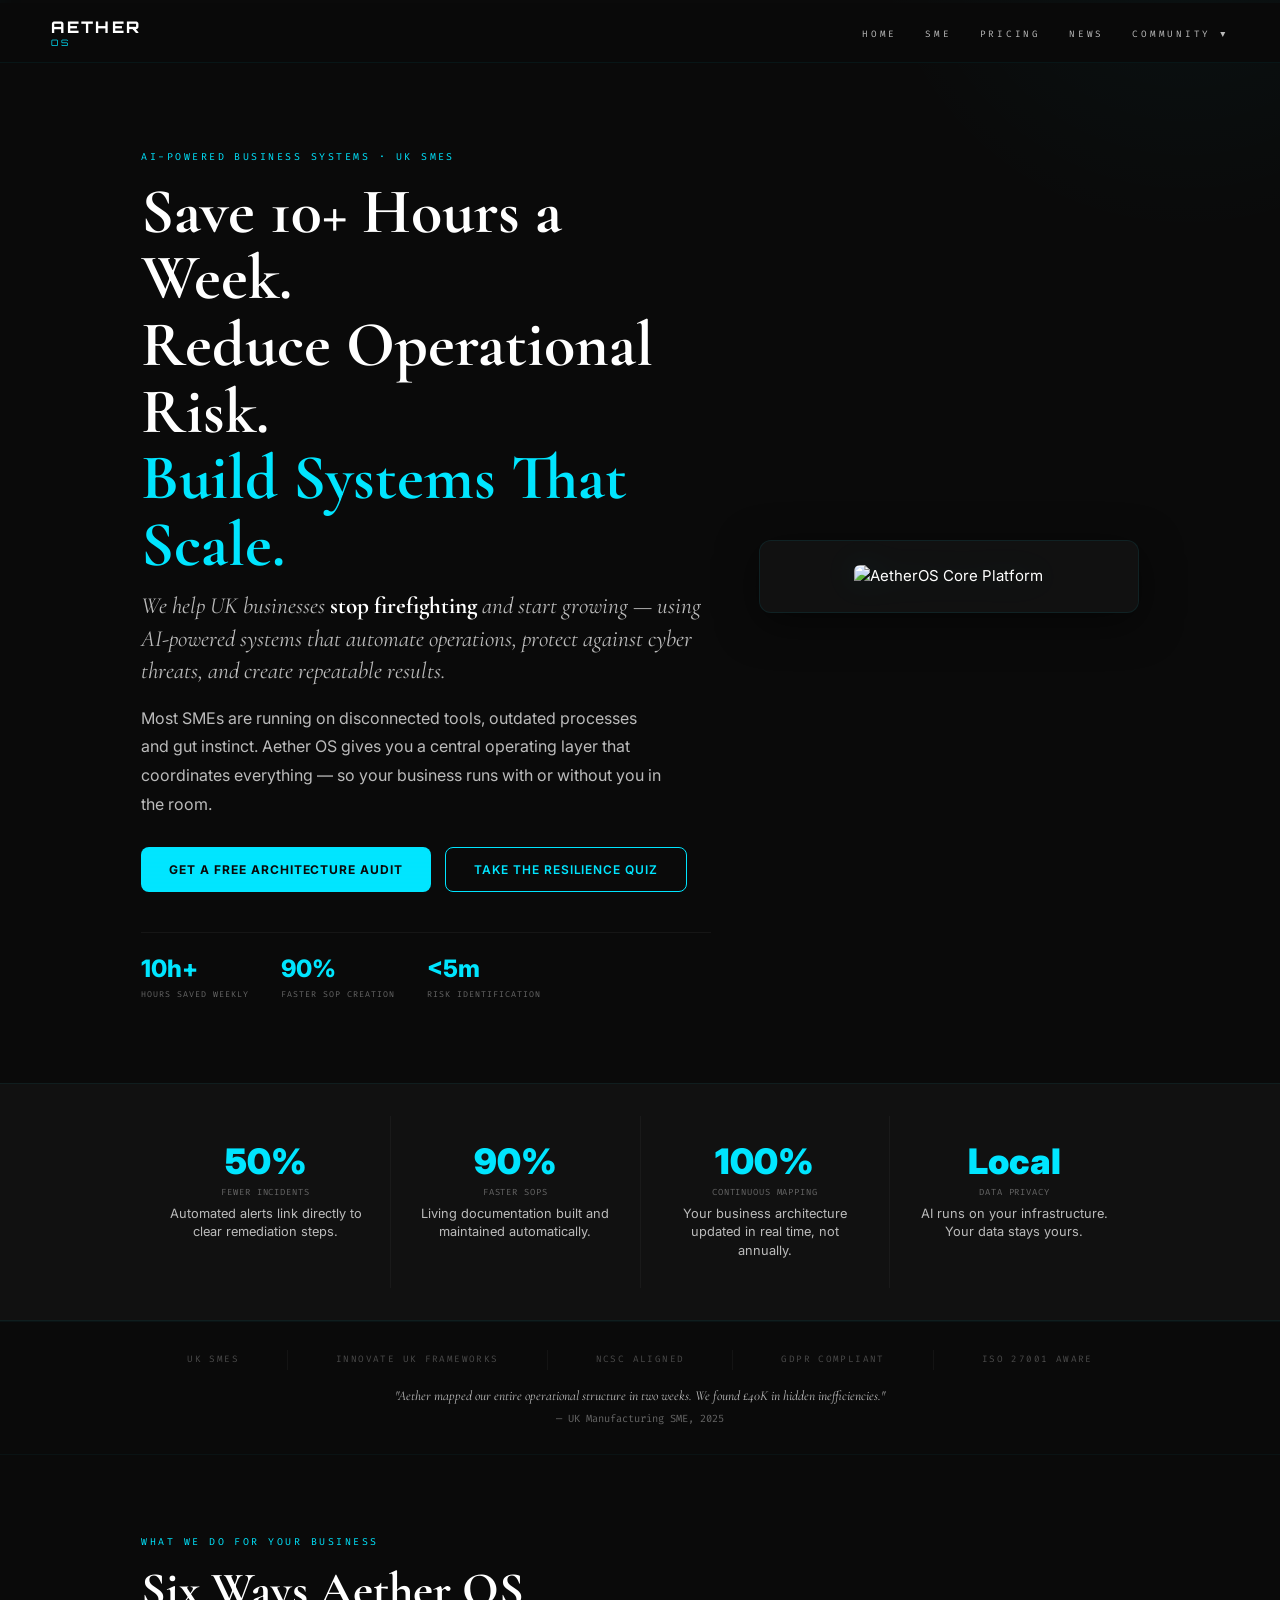
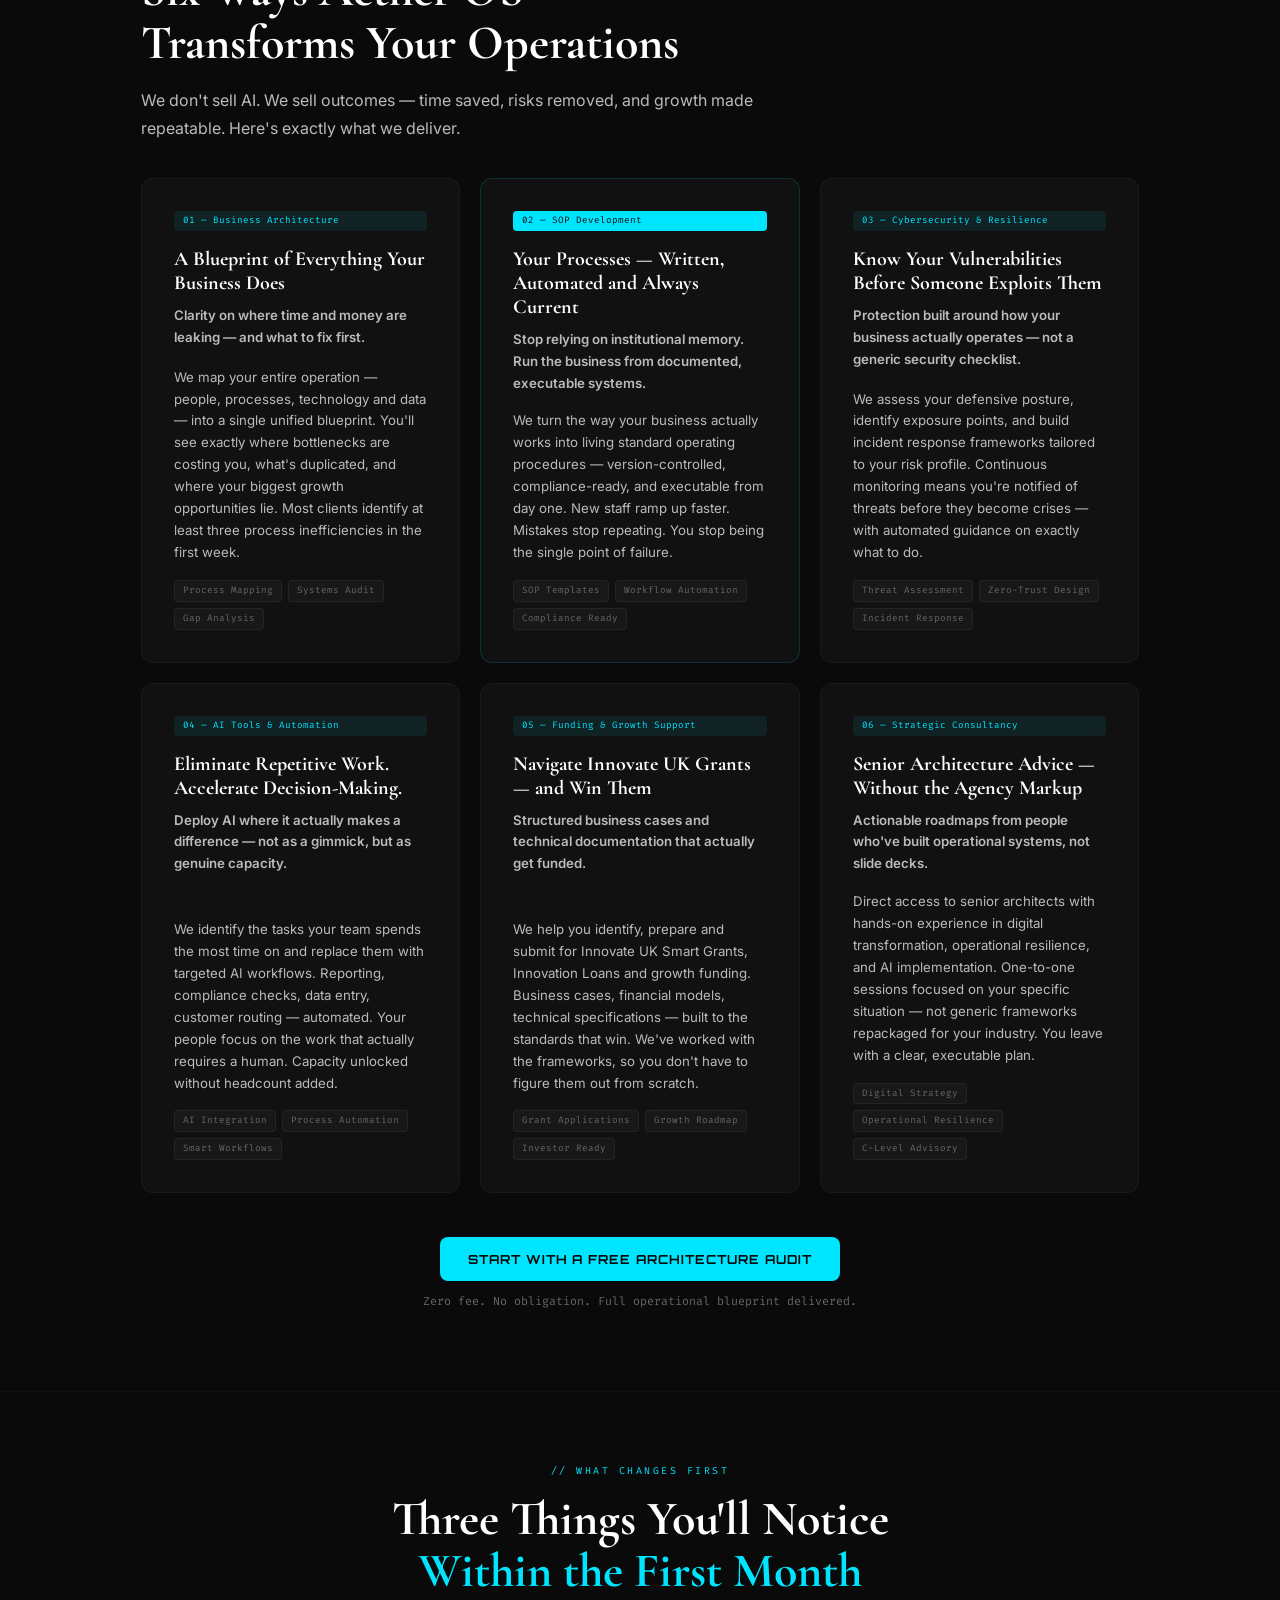
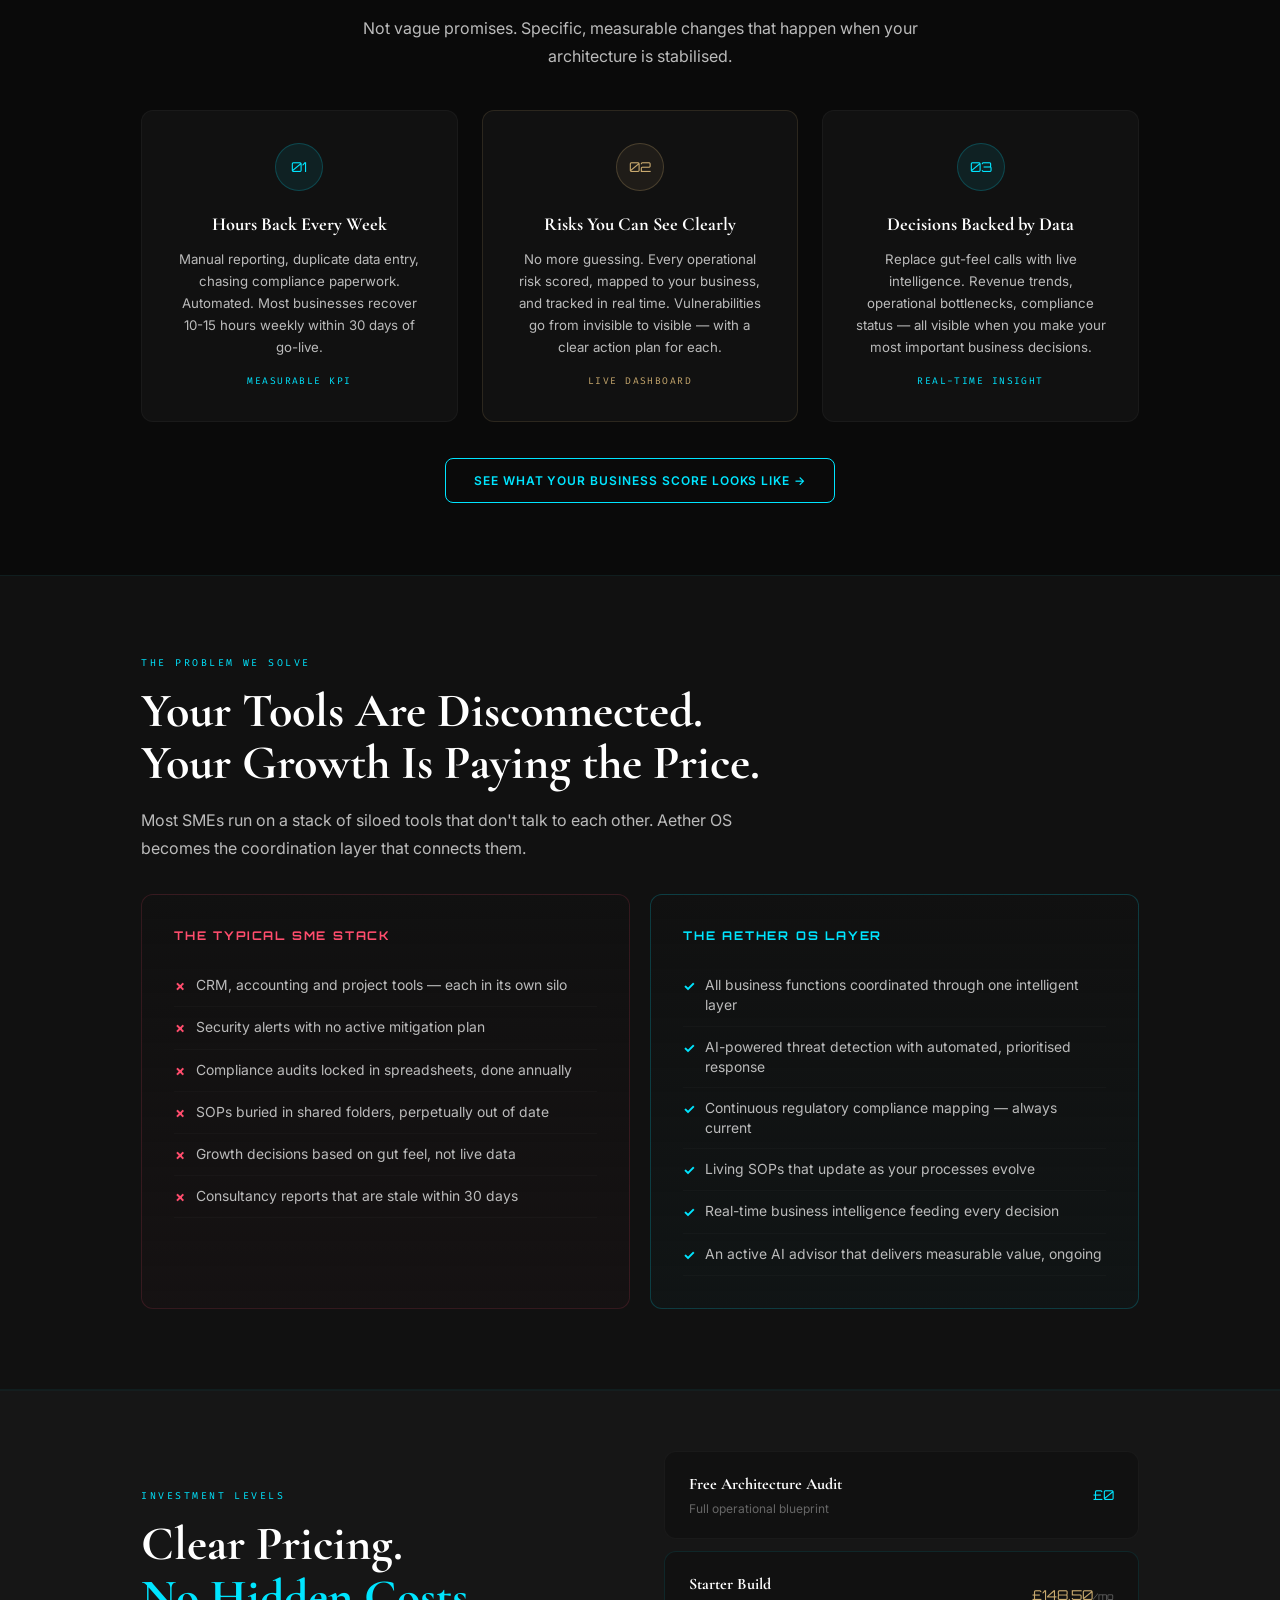
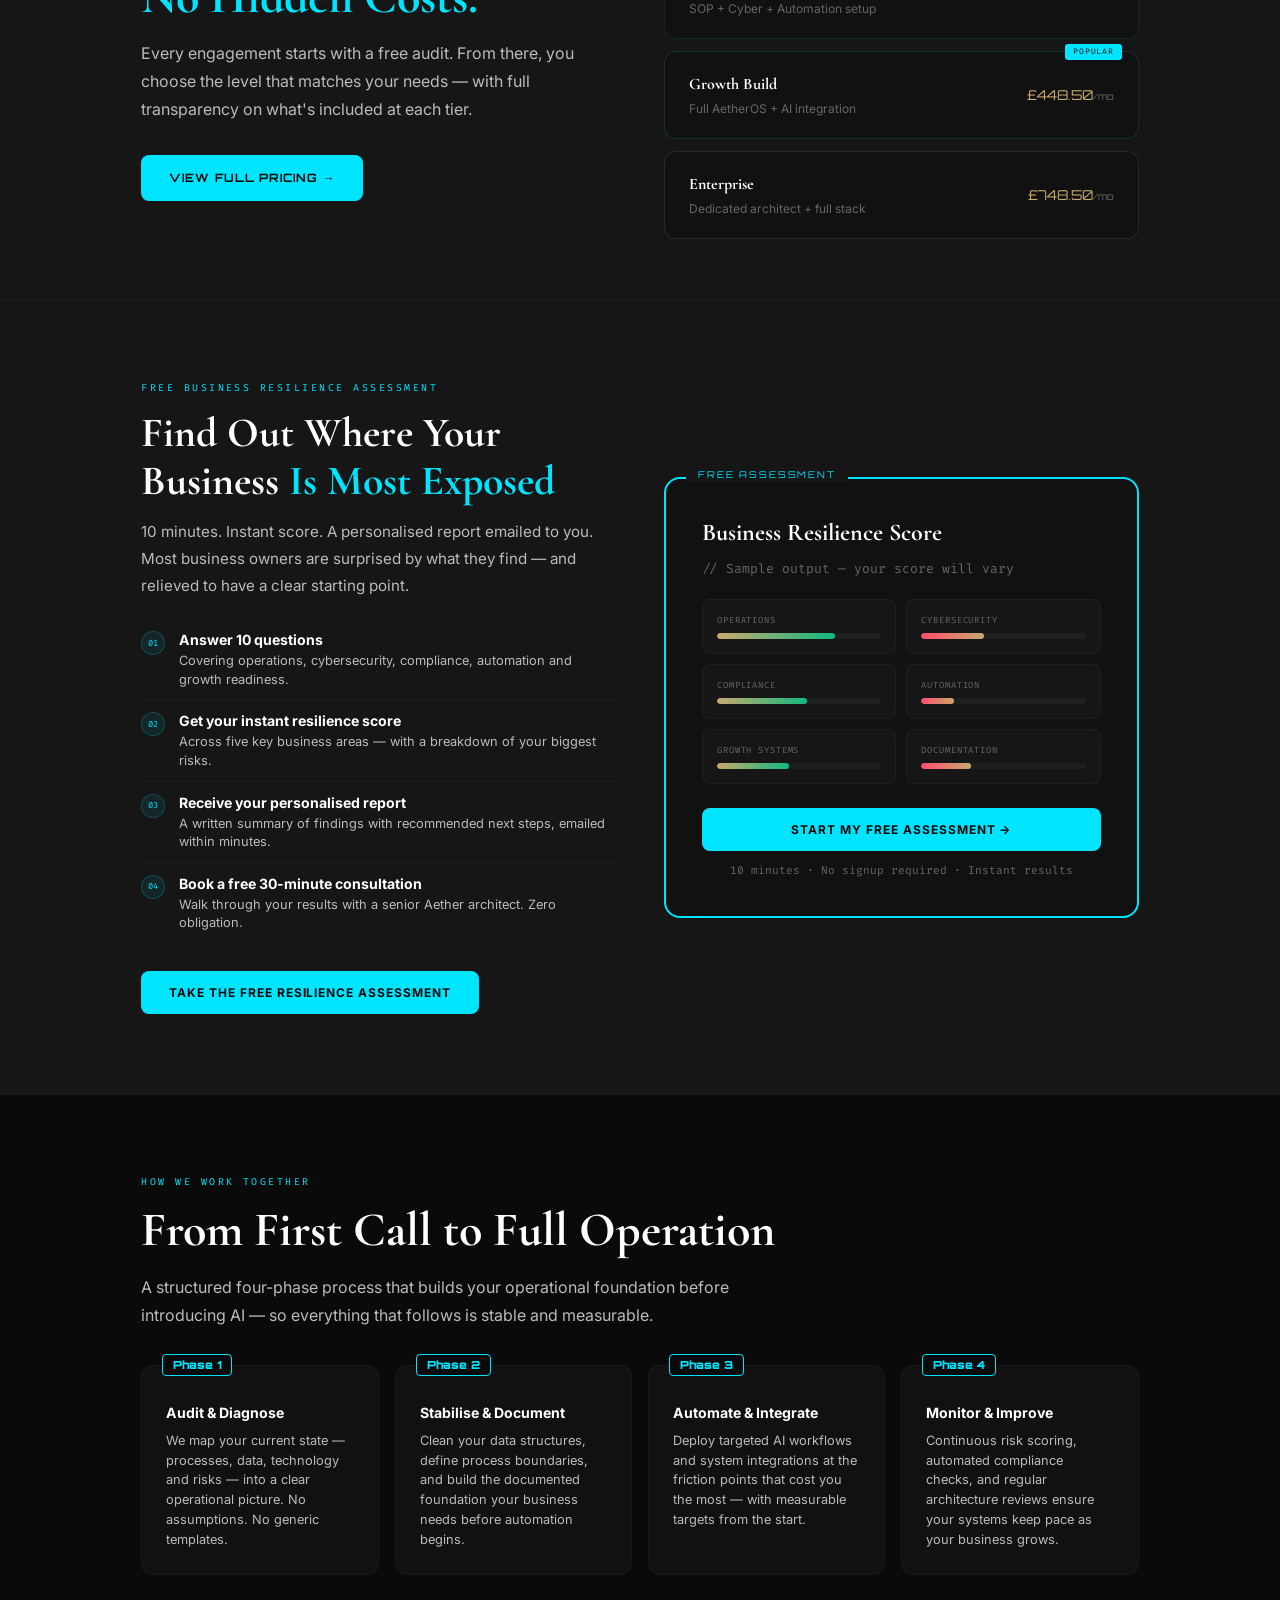
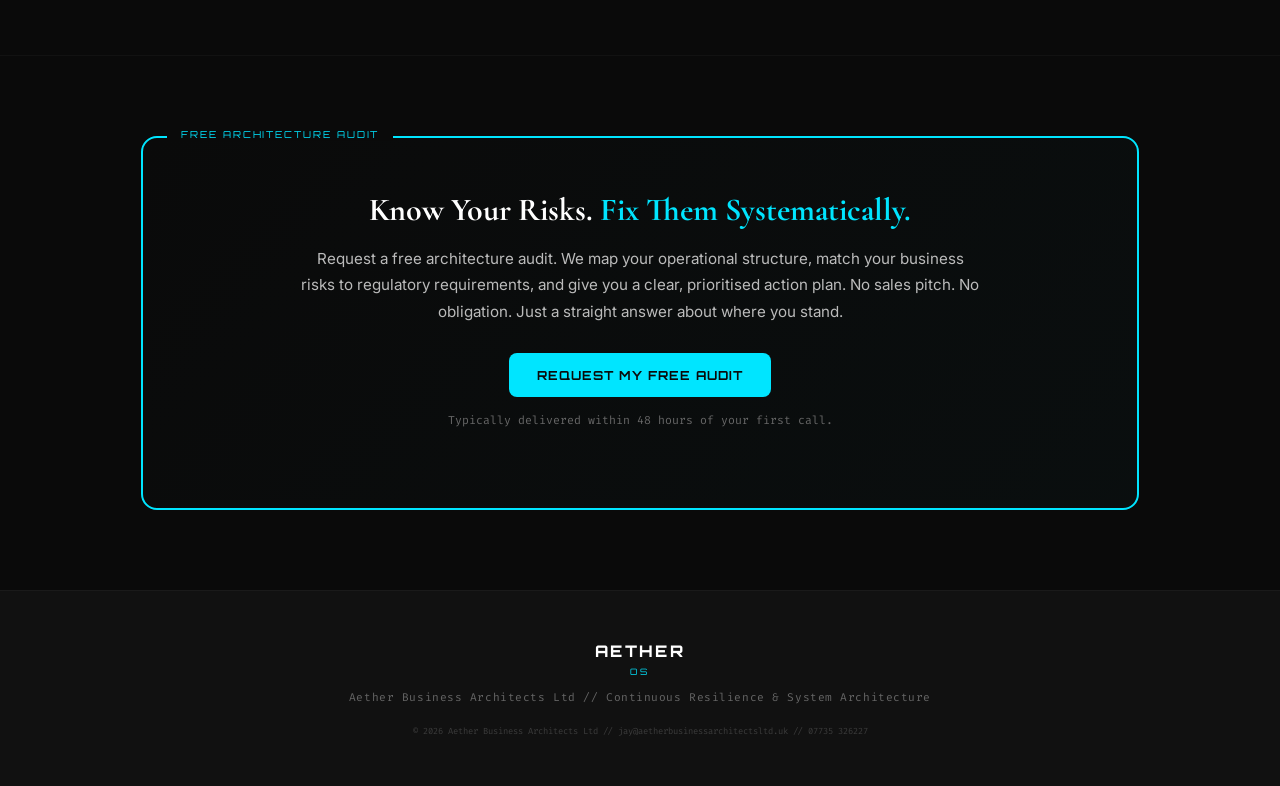
==== aether os homepage v1 approved.html @ 4c0a0fbc "landinging 1st" ====
<!DOCTYPE html>
<html lang="en-GB">
<head>
<meta charset="UTF-8">
<meta name="viewport" content="width=device-width,initial-scale=1.0">
<title>AetherOS — AI-Powered Business Systems for UK SMEs</title>
<meta name="description" content="Save 10+ hours per week, reduce operational risk and build repeatable growth systems. AetherOS helps UK SMEs automate operations and strengthen resilience.">
<meta name="keywords" content="AetherOS, Business Architecture, AI Automation, SME Operations, Cyber Resilience, SOP Automation">
<meta name="robots" content="index, follow">
<link rel="canonical" href="https://aetherbusinessarchitectsltd.uk/">
<link rel="icon" type="image/png" href="aether os logo v2.png">
<meta property="og:title" content="AetherOS — AI-Powered Business Systems for UK SMEs">
<meta property="og:description" content="Save 10+ hours per week, reduce operational risk and build repeatable growth systems.">
<meta name="twitter:card" content="summary_large_image">

<link href="https://fonts.googleapis.com/css2?family=Cormorant+Garamond:ital,wght@0,400;0,600;0,700;1,400&family=Fira+Code:wght@400;500&family=Orbitron:wght@600;800;900&family=Inter:wght@300;400;500;600;700;800&display=swap" rel="stylesheet">

<style>
:root{
  --bg:#0A0A0A;--bg2:#111;--bg3:#161616;--white:#fff;--grey:#bbb;--muted:#666;
  --cyan:#00E5FF;--cyan-dim:rgba(0,229,255,0.08);--cyan-glow:rgba(0,229,255,0.4);
  --gold:#C8A96E;--green:#10B981;--red:#FF4D6D;--violet:#8B5CF6;
  --serif:'Cormorant Garamond',Georgia,serif;
  --mono:'Fira Code',monospace;
  --origin:'Orbitron',sans-serif;
  --inter:'Inter',sans-serif;
  --radius:12px;
}
*{box-sizing:border-box;margin:0;padding:0}
html{scroll-behavior:smooth;overflow-x:hidden}
body{background:var(--bg);color:var(--white);font-family:var(--inter);overflow-x:hidden;line-height:1.5;font-size:15px}
body::after{content:"";position:fixed;inset:0;background:repeating-linear-gradient(0deg,transparent,transparent 2px,rgba(255,255,255,0.003) 2px,rgba(255,255,255,0.003) 4px);pointer-events:none;z-index:9999}
.container{max-width:1100px;margin:0 auto;padding:0 4vw}

.section-label{font-family:var(--mono);font-size:0.62rem;letter-spacing:0.25em;text-transform:uppercase;color:var(--cyan);display:block;margin-bottom:14px}
.section-title{font-family:var(--serif);font-size:clamp(2rem,4vw,3rem);font-weight:700;line-height:1.1;margin-bottom:16px;color:var(--white)}
.section-sub{font-size:1rem;color:var(--grey);max-width:640px;line-height:1.75;margin-bottom:24px}

@keyframes waveSlide{0%{left:-100%}100%{left:100%}}
@keyframes textFlash{0%,100%{text-shadow:0 0 10px var(--cyan-glow),0 0 20px var(--cyan-dim)}50%{text-shadow:0 0 20px var(--cyan-glow),0 0 35px var(--cyan-glow)}}
@keyframes borderFlash{0%,100%{border-color:var(--cyan);box-shadow:0 0 10px var(--cyan-dim)}50%{border-color:rgba(0,229,255,0.4);box-shadow:0 0 25px var(--cyan-glow)}}
@keyframes kernelPulse{0%,100%{transform:scale(1) translateY(0);border-color:rgba(0,229,255,0.08);box-shadow:0 10px 40px rgba(0,0,0,0.5),0 0 0px rgba(0,229,255,0)}50%{transform:scale(1.02) translateY(-4px);border-color:var(--cyan);box-shadow:0 15px 50px rgba(0,0,0,0.6),0 0 25px rgba(0,229,255,0.2)}}
@keyframes fadeInUp{from{opacity:0;transform:translateY(20px)}to{opacity:1;transform:translateY(0)}}

/* Neon Top Accent Line */
.neon-wave{position:fixed;top:0;left:0;width:100%;height:3px;z-index:9998;overflow:hidden;pointer-events:none}
.neon-wave::before{content:"";position:absolute;top:0;left:-100%;width:100%;height:100%;background:linear-gradient(90deg,transparent 0%,var(--cyan) 30%,#fff 50%,var(--cyan) 70%,transparent 100%);animation:waveSlide 3s linear infinite;box-shadow:0 0 30px var(--cyan-glow)}

/* Nav */
nav{position:fixed;top:3px;left:0;width:100%;height:60px;display:flex;align-items:center;justify-content:space-between;padding:0 4vw;background:rgba(10,10,10,0.95);backdrop-filter:blur(20px);z-index:9997;border-bottom:1px solid rgba(0,229,255,0.06)}
nav.scrolled{box-shadow:0 4px 30px rgba(0,229,255,0.1);border-bottom-color:var(--cyan)}
.nav-brand{display:flex;align-items:center;text-decoration:none;color:var(--white)}
.nav-logo{height:38px;width:auto;margin-right:12px}
.nav-brand-text{font-family:var(--origin);font-size:1rem;font-weight:800;letter-spacing:0.15em;color:var(--white);animation:textFlash 4s ease-in-out infinite}
.nav-brand-text em{font-style:normal;font-size:0.55rem;font-weight:400;color:var(--cyan);display:block;letter-spacing:0.35em;margin-top:-3px}
.nav-links{display:flex;gap:28px;list-style:none;align-items:center}
.nav-links a{font-size:.58rem;letter-spacing:.3em;text-transform:uppercase;color:var(--grey);text-decoration:none;transition:all .3s;font-family:var(--mono)}
.nav-links a:hover{color:var(--cyan)}
.nav-links .dropdown{position:relative;cursor:pointer}
.nav-links .dropdown-content{display:none;position:absolute;top:100%;right:0;background:#111;border:1px solid rgba(0,229,255,0.06);border-radius:12px;padding:8px 0;min-width:220px;z-index:10000;box-shadow:0 8px 30px rgba(0,0,0,0.5)}
.nav-links .dropdown:hover .dropdown-content{display:block}
.nav-links .dropdown-content a{display:block;padding:10px 18px;font-size:0.52rem;letter-spacing:0.2em;text-transform:uppercase;color:#bbb;text-decoration:none;transition:all .3s}
.nav-links .dropdown-content a:hover{background:rgba(0,229,255,0.04);color:#00E5FF}

/* Buttons */
.btn-primary{display:inline-block;padding:14px 28px;background:var(--cyan);color:var(--bg);font-family:var(--inter);font-size:0.75rem;letter-spacing:0.08em;text-transform:uppercase;text-decoration:none;border-radius:8px;transition:all .3s;font-weight:700;border:none;cursor:pointer}
.btn-primary:hover{transform:translateY(-2px);box-shadow:0 0 20px var(--cyan-glow)}
.btn-secondary{display:inline-block;padding:14px 28px;background:transparent;border:1px solid var(--cyan);color:var(--cyan);font-family:var(--inter);font-size:0.75rem;letter-spacing:0.08em;text-transform:uppercase;text-decoration:none;border-radius:8px;transition:all .3s;font-weight:600;cursor:pointer}
.btn-secondary:hover{background:var(--cyan-dim);transform:translateY(-2px)}

/* ───────────────────────────────────────── HERO */
.hero{padding:150px 0 80px;position:relative;overflow:hidden}
.hero::before{content:"";position:absolute;top:-40%;right:-20%;width:700px;height:700px;background:radial-gradient(circle,rgba(0,229,255,0.04) 0%,transparent 65%);pointer-events:none}
.hero-grid{display:grid;grid-template-columns:1.2fr 0.8fr;gap:48px;align-items:center}
.hero h1{font-family:var(--serif);font-size:clamp(2.6rem,5vw,4rem);font-weight:800;line-height:1.04;margin-bottom:12px;color:var(--white)}
.hero h1 span{color:var(--cyan);animation:textFlash 3s ease-in-out infinite}
.hero-sub{font-family:var(--serif);font-size:clamp(1.1rem,2.2vw,1.45rem);font-style:italic;color:var(--grey);margin-bottom:16px;line-height:1.4}
.hero-sub strong{color:var(--white);font-style:normal;font-weight:700}
.hero-desc{font-size:1rem;color:var(--grey);margin-bottom:28px;max-width:520px;line-height:1.8}
.hero-btns{display:flex;gap:14px;flex-wrap:wrap}

.hero-stats{display:flex;gap:32px;margin-top:40px;padding-top:24px;border-top:1px solid rgba(255,255,255,0.05)}
.stat-num{font-family:var(--inter);font-size:1.5rem;font-weight:800;color:var(--cyan);display:block;line-height:1}
.stat-label{font-family:var(--mono);font-size:0.52rem;color:var(--muted);text-transform:uppercase;letter-spacing:0.12em;margin-top:6px}

.logo-container{background:var(--bg2);border-radius:var(--radius);padding:24px;border:1px solid rgba(0,229,255,0.08);position:relative;text-align:center;box-shadow:0 10px 40px rgba(0,0,0,0.5);animation:kernelPulse 6s ease-in-out infinite}
.hero-graphic-logo{width:100%;max-width:300px;height:auto;border-radius:6px;filter:drop-shadow(0 0 15px rgba(0,229,255,0.1))}

/* ───────────────────────────────────────── OUTCOME STRIP */
.outcome-strip{padding:32px 0;background:var(--bg2);border-top:1px solid rgba(0,229,255,0.06);border-bottom:1px solid rgba(0,229,255,0.06)}
.outcome-strip-inner{display:grid;grid-template-columns:repeat(4,1fr);gap:1px;background:rgba(255,255,255,0.04)}
.outcome-pill{background:var(--bg2);padding:28px 24px;text-align:center}
.outcome-pill .val{font-family:var(--inter);font-size:2.2rem;font-weight:900;color:var(--cyan);display:block;line-height:1;margin-bottom:6px}
.outcome-pill .lbl{font-family:var(--mono);font-size:0.55rem;color:var(--muted);text-transform:uppercase;letter-spacing:0.1em;display:block;margin-bottom:6px}
.outcome-pill .desc{font-size:0.8rem;color:var(--grey);line-height:1.45}

/* ───────────────────────────────────────── SERVICES */
.services-section{padding:80px 0;background:var(--bg)}
.services-grid{display:grid;grid-template-columns:repeat(3,1fr);gap:20px;margin-top:36px}
.service-card{background:var(--bg2);border-radius:var(--radius);padding:32px;border:1px solid rgba(255,255,255,0.04);position:relative;transition:all 0.3s;display:flex;flex-direction:column}
.service-card:hover{transform:translateY(-4px);border-color:rgba(0,229,255,0.2);box-shadow:0 8px 30px var(--cyan-dim)}
.service-num{font-family:var(--mono);font-size:0.58rem;color:var(--cyan);background:var(--cyan-dim);padding:3px 9px;border-radius:4px;display:inline-block;margin-bottom:16px}
.service-card h3{font-family:var(--serif);font-size:1.25rem;font-weight:700;color:var(--white);margin-bottom:10px;line-height:1.2}
.service-outcome{font-size:0.95rem;color:var(--cyan);font-weight:600;margin-bottom:10px;line-height:1.4}
.service-card p{font-size:0.83rem;color:var(--grey);line-height:1.65;flex:1;margin-bottom:16px}
.service-tags{display:flex;gap:6px;flex-wrap:wrap;margin-top:auto}
.service-tag{font-family:var(--mono);font-size:0.58rem;background:rgba(255,255,255,0.03);color:var(--muted);padding:3px 8px;border-radius:4px;border:1px solid rgba(255,255,255,0.05)}

/* ───────────────────────────────────────── BOS COMPARISON */
.bos-section{padding:80px 0;background:var(--bg2);border-top:1px solid rgba(0,229,255,0.06);border-bottom:1px solid rgba(0,229,255,0.06)}
.comparison-container{display:grid;grid-template-columns:1fr 1fr;gap:20px;margin-top:32px}
.comp-pane{padding:32px;border-radius:var(--radius)}
.comp-pane.legacy{border:1px solid rgba(255,77,109,0.15);background:linear-gradient(180deg,var(--bg2) 0%,rgba(255,77,109,0.02) 100%)}
.comp-pane.aether{border:1px solid rgba(0,229,255,0.2);background:linear-gradient(180deg,var(--bg2) 0%,rgba(0,229,255,0.02) 100%);animation:borderFlash 4s ease-in-out infinite}
.comp-pane h3{font-family:var(--origin);font-size:0.75rem;letter-spacing:0.15em;text-transform:uppercase;margin-bottom:20px}
.legacy h3{color:var(--red)}
.aether h3{color:var(--cyan)}
.comp-list{list-style:none}
.comp-list li{font-size:0.87rem;padding:10px 0;border-bottom:1px solid rgba(255,255,255,0.02);color:var(--grey);display:flex;align-items:flex-start;gap:10px;line-height:1.45}
.legacy li::before{content:"\2717";color:var(--red);font-weight:700;flex-shrink:0;margin-top:1px}
.aether li::before{content:"\2713";color:var(--cyan);font-weight:700;flex-shrink:0;margin-top:1px}

/* ───────────────────────────────────────── LEAD MAGNET */
.magnet-section{padding:80px 0;background:var(--bg3);border-top:1px solid rgba(255,255,255,0.02);border-bottom:1px solid rgba(255,255,255,0.02)}
.magnet-inner{display:grid;grid-template-columns:1fr 1fr;gap:48px;align-items:center}
.magnet-left h2{font-family:var(--serif);font-size:clamp(1.8rem,3.5vw,2.6rem);font-weight:700;line-height:1.15;margin-bottom:14px}
.magnet-left h2 span{color:var(--cyan)}
.magnet-left p{font-size:0.95rem;color:var(--grey);line-height:1.75;margin-bottom:20px}
.magnet-steps{list-style:none;margin-bottom:28px}
.magnet-steps li{display:flex;align-items:flex-start;gap:14px;padding:10px 0;border-bottom:1px solid rgba(255,255,255,0.03)}
.magnet-steps li:last-child{border-bottom:none}
.step-dot{width:24px;height:24px;border-radius:50%;background:var(--cyan-dim);border:1px solid rgba(0,229,255,0.2);display:flex;align-items:center;justify-content:center;flex-shrink:0;margin-top:2px}
.step-dot span{font-family:var(--mono);font-size:0.55rem;color:var(--cyan)}
.step-text strong{display:block;font-size:0.88rem;color:var(--white);margin-bottom:2px}
.step-text p{font-size:0.8rem;color:var(--grey);line-height:1.45;margin:0}

.magnet-card{background:var(--bg2);border:2px solid var(--cyan);border-radius:16px;padding:36px;position:relative;animation:borderFlash 3s ease-in-out infinite}
.magnet-card::before{content:"FREE ASSESSMENT";position:absolute;top:-11px;left:20px;background:var(--bg3);padding:0 12px;font-family:var(--origin);font-size:0.58rem;color:var(--cyan);letter-spacing:0.2em}
.magnet-card h3{font-family:var(--serif);font-size:1.5rem;font-weight:700;margin-bottom:8px;color:var(--white)}
.magnet-card .tagline{font-size:0.82rem;color:var(--muted);font-family:var(--mono);margin-bottom:20px;display:block}
.score-preview{display:grid;grid-template-columns:1fr 1fr;gap:10px;margin-bottom:24px}
.score-box{background:var(--bg3);border-radius:8px;padding:14px;border:1px solid rgba(255,255,255,0.04)}
.score-box .area{font-family:var(--mono);font-size:0.55rem;color:var(--muted);text-transform:uppercase;letter-spacing:0.1em;margin-bottom:6px;display:block}
.score-bar-wrap{background:rgba(255,255,255,0.04);border-radius:4px;height:6px;overflow:hidden}
.score-bar{height:100%;border-radius:4px;background:linear-gradient(90deg,var(--cyan),var(--green))}

/* ───────────────────────────────────────── ARCHITECTURE */
.arch-section{padding:80px 0;background:var(--bg)}
.blueprint-timeline{display:grid;grid-template-columns:repeat(4,1fr);gap:16px;margin-top:36px}
.bp-step{background:var(--bg2);border-radius:var(--radius);padding:24px;border:1px solid rgba(255,255,255,0.03);position:relative;padding-top:36px}
.bp-step::before{content:attr(data-step);position:absolute;top:-12px;left:20px;background:var(--bg);color:var(--cyan);font-family:var(--origin);font-size:0.7rem;font-weight:900;padding:2px 10px;border:1px solid var(--cyan);border-radius:4px}
.bp-step h4{font-size:0.88rem;font-weight:700;margin-bottom:8px;color:var(--white)}
.bp-step p{font-size:0.8rem;color:var(--grey);line-height:1.55}

/* ───────────────────────────────────────── PROMO FRAME */
.promo-section{padding:80px 0;border-top:1px solid rgba(255,255,255,0.03)}
.promo-frame{border:2px solid var(--cyan);border-radius:16px;padding:48px;position:relative;animation:borderFlash 3s ease-in-out infinite;background:linear-gradient(135deg,rgba(10,10,10,1) 0%,rgba(0,229,255,0.02) 100%)}
.promo-frame::before{content:"FREE ARCHITECTURE AUDIT";position:absolute;top:-11px;left:24px;background:var(--bg);padding:0 14px;font-family:var(--origin);font-size:0.6rem;color:var(--cyan);letter-spacing:0.2em}
.promo-inner{text-align:center;max-width:680px;margin:0 auto}
.promo-inner h3{font-family:var(--serif);font-size:2rem;font-weight:700;margin-bottom:12px}
.promo-inner h3 span{color:var(--cyan)}
.promo-inner p{font-size:0.95rem;color:var(--grey);line-height:1.75;margin-bottom:28px}

/* ───────────────────────────────────────── FOOTER */
footer{padding:48px 0;text-align:center;border-top:1px solid rgba(255,255,255,0.04);background:var(--bg2)}
.footer-logo{font-family:var(--origin);font-size:1rem;font-weight:800;color:var(--white);letter-spacing:0.15em}
.footer-logo em{font-style:normal;font-size:0.55rem;font-weight:400;color:var(--cyan);display:block;letter-spacing:0.35em;margin-top:2px}
.footer-tag{font-size:0.7rem;color:var(--muted);margin:12px 0 18px;font-family:var(--mono);letter-spacing:0.05em}
.footer-copy{font-family:var(--mono);font-size:0.55rem;color:var(--muted);opacity:0.5;margin-top:12px}

/* ───────────────────────────────────────── POPUP */
.popup-overlay{display:none;position:fixed;inset:0;background:rgba(0,0,0,0.92);backdrop-filter:blur(12px);z-index:10000;align-items:center;justify-content:center;padding:16px}
.popup-overlay.active{display:flex}
.popup{background:linear-gradient(135deg,#0A0A0A 0%,#141414 100%);border:2px solid var(--cyan);border-radius:16px;padding:40px;max-width:520px;width:100%;position:relative;box-shadow:0 0 50px var(--cyan-dim);max-height:90vh;overflow-y:auto}
.popup-close{position:absolute;top:16px;right:18px;background:none;border:none;color:var(--muted);font-size:1.4rem;cursor:pointer}
.popup-close:hover{color:var(--cyan)}
.popup h3{font-family:var(--serif);font-size:1.7rem;font-weight:700;color:var(--white);margin-bottom:10px;text-align:center}
.popup h3 span{color:var(--cyan)}
.popup>p{font-size:0.87rem;color:var(--grey);line-height:1.6;margin-bottom:20px;text-align:center}

/* Styling alignment definitions for new form layers */
.popup-form .form-row-group { display: grid; grid-template-columns: 1fr 1fr; gap: 12px; margin-bottom: 4px; }
.popup-form .form-field { display: flex; flex-direction: column; gap: 4px; text-align: left; }
.popup-form .form-field label { font-family: var(--mono); font-size: 0.58rem; text-transform: uppercase; letter-spacing: 0.1em; color: var(--grey); margin-left: 2px; }

.popup-form input,.popup-form textarea,.popup-form select{padding:12px 16px;background:rgba(255,255,255,0.02);border:1px solid rgba(0,229,255,0.12);border-radius:8px;color:var(--white);font-family:var(--inter);font-size:0.85rem;outline:none;transition:all .3s;width:100%}
.popup-form select option{background:var(--bg2);color:var(--white)}
.popup-form input:focus,.popup-form textarea:focus,.popup-form select:focus{border-color:var(--cyan);box-shadow:0 0 12px rgba(0,229,255,0.2)}
.popup-form textarea{min-height:90px;resize:vertical}
.popup-form button{padding:14px;background:var(--cyan);color:var(--bg);border:none;border-radius:8px;font-family:var(--origin);font-size:0.72rem;letter-spacing:0.12em;text-transform:uppercase;cursor:pointer;font-weight:800;transition:all .3s}
.popup-form button:hover{box-shadow:0 0 15px var(--cyan-glow)}
.popup-success{display:none;text-align:center;padding:24px 0}
.popup-success .check-icon{font-size:3.5rem;color:var(--green);margin-bottom:14px;display:block}

/* ───────────────────────────────────────── QUIZ MODAL */
.quiz-overlay{display:none;position:fixed;inset:0;background:rgba(0,0,0,0.92);backdrop-filter:blur(12px);z-index:10001;align-items:center;justify-content:center;padding:16px}
.quiz-overlay.active{display:flex}
.quiz-box{background:linear-gradient(135deg,#0A0A0A 0%,#141414 100%);border:2px solid var(--cyan);border-radius:16px;padding:40px;max-width:580px;width:100%;position:relative;box-shadow:0 0 50px var(--cyan-dim);max-height:90vh;overflow-y:auto}
.quiz-close{position:absolute;top:16px;right:18px;background:none;border:none;color:var(--muted);font-size:1.4rem;cursor:pointer}
.quiz-close:hover{color:var(--cyan)}
.quiz-progress{display:flex;gap:4px;margin-bottom:28px}
.quiz-progress .prog-dot{flex:1;height:3px;background:rgba(255,255,255,0.06);border-radius:2px;transition:all 0.4s}
.quiz-progress .prog-dot.done{background:var(--cyan)}
.quiz-q-label{font-family:var(--mono);font-size:0.6rem;color:var(--cyan);text-transform:uppercase;letter-spacing:0.2em;margin-bottom:10px;display:block}
.quiz-question{font-family:var(--serif);font-size:1.35rem;font-weight:700;color:var(--white);margin-bottom:22px;line-height:1.3}
.quiz-options{display:flex;flex-direction:column;gap:10px;margin-bottom:24px}
.quiz-option{padding:13px 18px;background:rgba(255,255,255,0.02);border:1px solid rgba(255,255,255,0.06);border-radius:8px;color:var(--grey);font-size:0.87rem;cursor:pointer;transition:all 0.25s;text-align:left}
.quiz-option:hover{border-color:rgba(0,229,255,0.25);color:var(--white);background:rgba(0,229,255,0.04)}
.quiz-option.selected{border-color:var(--cyan);color:var(--white);background:rgba(0,229,255,0.06)}
.quiz-nav{display:flex;justify-content:space-between;align-items:center}
.quiz-nav button{padding:11px 24px;border:none;border-radius:8px;font-family:var(--inter);font-size:0.75rem;font-weight:700;letter-spacing:0.05em;cursor:pointer;transition:all .3s}
.quiz-back{background:transparent;border:1px solid rgba(255,255,255,0.08) !important;color:var(--grey)}
.quiz-next{background:var(--cyan);color:var(--bg)}
.quiz-next:hover{box-shadow:0 0 15px var(--cyan-glow)}

/* Score Results */
.quiz-result{text-align:center;animation:fadeInUp 0.5s ease}
.score-circle{width:110px;height:110px;border-radius:50%;background:var(--bg3);border:3px solid var(--cyan);display:flex;align-items:center;justify-content:center;margin:0 auto 20px;flex-direction:column;box-shadow:0 0 30px rgba(0,229,255,0.2)}
.score-circle .big-num{font-family:var(--origin);font-size:2rem;font-weight:900;color:var(--cyan);line-height:1}
.score-circle .of{font-family:var(--mono);font-size:0.55rem;color:var(--muted)}
.score-label{font-family:var(--serif);font-size:1.5rem;font-weight:700;color:var(--white);margin-bottom:8px}
.score-summary{font-size:0.87rem;color:var(--grey);line-height:1.65;margin-bottom:20px;text-align:left;background:var(--bg3);padding:18px;border-radius:8px;border:1px solid rgba(255,255,255,0.04)}
.score-breakdown{display:grid;grid-template-columns:1fr 1fr;gap:10px;margin-bottom:24px}
.score-area-row{background:var(--bg3);border-radius:8px;padding:12px 14px;border:1px solid rgba(255,255,255,0.04)}
.score-area-name{font-family:var(--mono);font-size:0.58rem;color:var(--muted);text-transform:uppercase;letter-spacing:0.1em;display:block;margin-bottom:8px}
.score-area-bar-wrap{background:rgba(255,255,255,0.04);border-radius:4px;height:5px;overflow:hidden;margin-bottom:4px}
.score-area-bar{height:100%;border-radius:4px;transition:width 0.8s ease}
.score-area-val{font-family:var(--mono);font-size:0.6rem;color:var(--white);text-align:right;display:block}

@media(max-width:768px){
  .nav-links{display:none}
  .hero-grid,.magnet-inner,.comparison-container,.score-breakdown{grid-template-columns:1fr}
  .services-grid{grid-template-columns:1fr}
  .blueprint-timeline{grid-template-columns:1fr;gap:28px}
  .outcome-strip-inner{grid-template-columns:1fr 1fr}
  .popup,.quiz-box{padding:28px 20px}
  .hero{padding:120px 0 60px}
  .popup-form .form-row-group { grid-template-columns: 1fr; gap: 13px; }
}

/* Trust Strip animation */
.trust-strip{animation:fadeInUp 0.6s ease-out}

/* Quick wins icon pulse */
.quick-wins-section .arch-card:hover{border-color:rgba(0,229,255,0.25)}

/* Pricing teaser */
.pricing-teaser-section .btn-primary{margin-top:8px}

/* Quiz result screen additions */
.score-area-row{display:flex;align-items:center;gap:12px;margin-bottom:8px}
.score-area-name{font-size:0.75rem;color:var(--grey);width:110px;flex-shrink:0}
.score-area-bar-wrap{flex:1;background:rgba(255,255,255,0.04);border-radius:4px;height:8px;overflow:hidden}
.score-area-bar{height:100%;border-radius:4px;transition:width 1s ease;}
.score-area-val{font-family:var(--mono);font-size:0.7rem;color:var(--muted);width:36px;text-align:right}
.quiz-option.selected{border-color:var(--cyan)!important;background:var(--cyan-dim)!important;color:var(--white)!important}
</style>
</head>
<body>

<div class="neon-wave"></div>

<nav id="nav">
  <a href="/" class="nav-brand">
    <img src="aether os logo v2.png" alt="AetherOS Logo" class="nav-logo" onerror="this.style.display='none'">
    <div class="nav-brand-text">AETHER<em>OS</em></div>
  </a>
  <ul class="nav-links">
    <li><a href="/">Home</a></li>
    <li><a href="/sme.html">SME</a></li>
    <li><a href="/aether-os-promo-pricing.html">Pricing</a></li>
    <li><a href="/aether-news.html">News</a></li>
    <li class="dropdown">
      <a href="/community.html">Community &#9660;</a>
      <div class="dropdown-content">
        <a href="/ceo-blog-diary.html">CEO Blog Diary</a>
        <a href="/community.html#cyber-news">Cyber News</a>
        <a href="/community.html#war-defence">War &amp; Defence</a>
        <a href="/community.html#arts">Arts</a>
        <a href="/community.html#business">Business Community</a>
      </div>
    </li>
  </ul>
</nav>

<section class="hero">
  <div class="container">
    <div class="hero-grid">
      <div>
        <span class="section-label">AI-Powered Business Systems · UK SMEs</span>
        <h1>Save 10+ Hours a Week.<br>Reduce Operational Risk.<br><span>Build Systems That Scale.</span></h1>
        <p class="hero-sub">We help UK businesses <strong>stop firefighting</strong> and start growing — using AI-powered systems that automate operations, protect against cyber threats, and create repeatable results.</p>
        <p class="hero-desc">Most SMEs are running on disconnected tools, outdated processes and gut instinct. Aether OS gives you a central operating layer that coordinates everything — so your business runs with or without you in the room.</p>
        <div class="hero-btns">
          <button class="btn-primary" onclick="openLeadPopup()">Get a Free Architecture Audit</button>
          <button class="btn-secondary" onclick="openQuiz()">Take the Resilience Quiz</button>
        </div>
        <div class="hero-stats">
          <div class="stat"><span class="stat-num">10h+</span><span class="stat-label">Hours saved weekly</span></div>
          <div class="stat"><span class="stat-num">90%</span><span class="stat-label">Faster SOP creation</span></div>
          <div class="stat"><span class="stat-num">&lt;5m</span><span class="stat-label">Risk identification</span></div>
        </div>
      </div>
      <div class="logo-container">
        <img src="aether os logo v2.png" alt="AetherOS Core Platform" class="hero-graphic-logo">
      </div>
    </div>
  </div>
</section>

<div class="outcome-strip">
  <div class="container">
    <div class="outcome-strip-inner">
      <div class="outcome-pill">
        <span class="val">50%</span>
        <span class="lbl">Fewer Incidents</span>
        <p class="desc">Automated alerts link directly to clear remediation steps.</p>
      </div>
      <div class="outcome-pill">
        <span class="val">90%</span>
        <span class="lbl">Faster SOPs</span>
        <p class="desc">Living documentation built and maintained automatically.</p>
      </div>
      <div class="outcome-pill">
        <span class="val">100%</span>
        <span class="lbl">Continuous Mapping</span>
        <p class="desc">Your business architecture updated in real time, not annually.</p>
      </div>
      <div class="outcome-pill">
        <span class="val">Local</span>
        <span class="lbl">Data Privacy</span>
        <p class="desc">AI runs on your infrastructure. Your data stays yours.</p>
      </div>
    </div>
  </div>
</div>

<section class="trust-strip" style="padding:28px 0;background:var(--bg);border-top:1px solid rgba(0,229,255,0.04);border-bottom:1px solid rgba(0,229,255,0.04);">
  <div class="container">
    <div style="display:flex;align-items:center;justify-content:center;gap:48px;flex-wrap:wrap;opacity:0.7">
      <div style="font-family:var(--mono);font-size:0.58rem;color:var(--muted);letter-spacing:0.15em;text-transform:uppercase;">UK SMEs</div>
      <div style="width:1px;height:20px;background:rgba(255,255,255,0.06)"></div>
      <div style="font-family:var(--mono);font-size:0.58rem;color:var(--muted);letter-spacing:0.15em;text-transform:uppercase;">Innovate UK Frameworks</div>
      <div style="width:1px;height:20px;background:rgba(255,255,255,0.06)"></div>
      <div style="font-family:var(--mono);font-size:0.58rem;color:var(--muted);letter-spacing:0.15em;text-transform:uppercase;">NCSC Aligned</div>
      <div style="width:1px;height:20px;background:rgba(255,255,255,0.06)"></div>
      <div style="font-family:var(--mono);font-size:0.58rem;color:var(--muted);letter-spacing:0.15em;text-transform:uppercase;">GDPR Compliant</div>
      <div style="width:1px;height:20px;background:rgba(255,255,255,0.06)"></div>
      <div style="font-family:var(--mono);font-size:0.58rem;color:var(--muted);letter-spacing:0.15em;text-transform:uppercase;">ISO 27001 Aware</div>
    </div>
    <p style="text-align:center;margin-top:16px;font-family:var(--serif);font-size:0.85rem;color:var(--grey);font-style:italic;max-width:680px;margin-left:auto;margin-right:auto;">"Aether mapped our entire operational structure in two weeks. We found &pound;40K in hidden inefficiencies." <span style="font-style:normal;font-family:var(--mono);font-size:0.65rem;color:var(--muted);display:block;margin-top:4px;">— UK Manufacturing SME, 2025</span></p>
  </div>
</section>

<section class="services-section" id="services">
  <div class="container">
    <span class="section-label">What We Do For Your Business</span>
    <h2 class="section-title">Six Ways Aether OS<br>Transforms Your Operations</h2>
    <p class="section-sub">We don't sell AI. We sell outcomes — time saved, risks removed, and growth made repeatable. Here's exactly what we deliver.</p>

    <div class="services-grid">

      <div class="service-card">
        <span class="service-num">01 — Business Architecture</span>
        <h3>A Blueprint of Everything Your Business Does</h3>
        <p class="service-outcome">Clarity on where time and money are leaking — and what to fix first.</p>
        <p>We map your entire operation — people, processes, technology and data — into a single unified blueprint. You'll see exactly where bottlenecks are costing you, what's duplicated, and where your biggest growth opportunities lie. Most clients identify at least three process inefficiencies in the first week.</p>
        <div class="service-tags">
          <span class="service-tag">Process Mapping</span>
          <span class="service-tag">Systems Audit</span>
          <span class="service-tag">Gap Analysis</span>
        </div>
      </div>

      <div class="service-card" style="border-color:rgba(0,229,255,0.15);">
        <span class="service-num" style="background:var(--cyan);color:var(--bg);">02 — SOP Development</span>
        <h3>Your Processes — Written, Automated and Always Current</h3>
        <p class="service-outcome">Stop relying on institutional memory. Run the business from documented, executable systems.</p>
        <p>We turn the way your business actually works into living standard operating procedures — version-controlled, compliance-ready, and executable from day one. New staff ramp up faster. Mistakes stop repeating. You stop being the single point of failure.</p>
        <div class="service-tags">
          <span class="service-tag">SOP Templates</span>
          <span class="service-tag">Workflow Automation</span>
          <span class="service-tag">Compliance Ready</span>
        </div>
      </div>

      <div class="service-card">
        <span class="service-num">03 — Cybersecurity & Resilience</span>
        <h3>Know Your Vulnerabilities Before Someone Exploits Them</h3>
        <p class="service-outcome">Protection built around how your business actually operates — not a generic security checklist.</p>
        <p>We assess your defensive posture, identify exposure points, and build incident response frameworks tailored to your risk profile. Continuous monitoring means you're notified of threats before they become crises — with automated guidance on exactly what to do.</p>
        <div class="service-tags">
          <span class="service-tag">Threat Assessment</span>
          <span class="service-tag">Zero-Trust Design</span>
          <span class="service-tag">Incident Response</span>
        </div>
      </div>

      <div class="service-card">
        <span class="service-num">04 — AI Tools & Automation</span>
        <h3>Eliminate Repetitive Work. Accelerate Decision-Making.</h3>
        <p class="service-outcome">Deploy AI where it actually makes a difference — not as a gimmick, but as genuine capacity.</p>
        <p>We identify the tasks your team spends the most time on and replace them with targeted AI workflows. Reporting, compliance checks, data entry, customer routing — automated. Your people focus on the work that actually requires a human. Capacity unlocked without headcount added.</p>
        <div class="service-tags">
          <span class="service-tag">AI Integration</span>
          <span class="service-tag">Process Automation</span>
          <span class="service-tag">Smart Workflows</span>
        </div>
      </div>

      <div class="service-card">
        <span class="service-num">05 — Funding & Growth Support</span>
        <h3>Navigate Innovate UK Grants — and Win Them</h3>
        <p class="service-outcome">Structured business cases and technical documentation that actually get funded.</p>
        <p>We help you identify, prepare and submit for Innovate UK Smart Grants, Innovation Loans and growth funding. Business cases, financial models, technical specifications — built to the standards that win. We've worked with the frameworks, so you don't have to figure them out from scratch.</p>
        <div class="service-tags">
          <span class="service-tag">Grant Applications</span>
          <span class="service-tag">Growth Roadmap</span>
          <span class="service-tag">Investor Ready</span>
        </div>
      </div>

      <div class="service-card">
        <span class="service-num">06 — Strategic Consultancy</span>
        <h3>Senior Architecture Advice — Without the Agency Markup</h3>
        <p class="service-outcome">Actionable roadmaps from people who've built operational systems, not slide decks.</p>
        <p>Direct access to senior architects with hands-on experience in digital transformation, operational resilience, and AI implementation. One-to-one sessions focused on your specific situation — not generic frameworks repackaged for your industry. You leave with a clear, executable plan.</p>
        <div class="service-tags">
          <span class="service-tag">Digital Strategy</span>
          <span class="service-tag">Operational Resilience</span>
          <span class="service-tag">C-Level Advisory</span>
        </div>
      </div>

    </div>

    <div style="text-align:center;margin-top:44px;">
      <button class="btn-primary" style="font-family:var(--origin);font-size:0.78rem;" onclick="openLeadPopup()">Start With a Free Architecture Audit</button>
      <p style="margin-top:12px;font-size:0.73rem;color:var(--muted);font-family:var(--mono);">Zero fee. No obligation. Full operational blueprint delivered.</p>
    </div>
  </div>
</section>

<section class="quick-wins-section" style="padding:72px 0;background:var(--bg);border-top:1px solid rgba(0,229,255,0.04);">
  <div class="container">
    <span class="section-label" style="text-align:center;">// What Changes First</span>
    <h2 class="section-title" style="text-align:center;">Three Things You'll Notice<br><span style="color:var(--cyan);">Within the First Month</span></h2>
    <p class="section-sub" style="text-align:center;margin:0 auto 40px;max-width:600px;">Not vague promises. Specific, measurable changes that happen when your architecture is stabilised.</p>

    <div style="display:grid;grid-template-columns:repeat(3,1fr);gap:24px;">
      <div style="background:var(--bg2);border-radius:var(--radius);padding:32px;border:1px solid rgba(255,255,255,0.04);position:relative;text-align:center;">
        <div style="width:48px;height:48px;border-radius:50%;background:var(--cyan-dim);border:1px solid rgba(0,229,255,0.2);display:flex;align-items:center;justify-content:center;margin:0 auto 20px;font-family:var(--origin);font-size:0.85rem;color:var(--cyan);">01</div>
        <h3 style="font-family:var(--serif);font-size:1.15rem;font-weight:700;color:var(--white);margin-bottom:10px;">Hours Back Every Week</h3>
        <p style="font-size:0.83rem;color:var(--grey);line-height:1.65;">Manual reporting, duplicate data entry, chasing compliance paperwork. Automated. Most businesses recover 10-15 hours weekly within 30 days of go-live.</p>
        <div style="margin-top:16px;font-family:var(--mono);font-size:0.6rem;color:var(--cyan);letter-spacing:0.15em;text-transform:uppercase;">Measurable KPI</div>
      </div>
      <div style="background:var(--bg2);border-radius:var(--radius);padding:32px;border:1px solid rgba(200,169,110,0.15);position:relative;text-align:center;">
        <div style="width:48px;height:48px;border-radius:50%;background:rgba(200,169,110,0.08);border:1px solid rgba(200,169,110,0.25);display:flex;align-items:center;justify-content:center;margin:0 auto 20px;font-family:var(--origin);font-size:0.85rem;color:var(--gold);">02</div>
        <h3 style="font-family:var(--serif);font-size:1.15rem;font-weight:700;color:var(--white);margin-bottom:10px;">Risks You Can See Clearly</h3>
        <p style="font-size:0.83rem;color:var(--grey);line-height:1.65;">No more guessing. Every operational risk scored, mapped to your business, and tracked in real time. Vulnerabilities go from invisible to visible — with a clear action plan for each.</p>
        <div style="margin-top:16px;font-family:var(--mono);font-size:0.6rem;color:var(--gold);letter-spacing:0.15em;text-transform:uppercase;">Live Dashboard</div>
      </div>
      <div style="background:var(--bg2);border-radius:var(--radius);padding:32px;border:1px solid rgba(255,255,255,0.04);position:relative;text-align:center;">
        <div style="width:48px;height:48px;border-radius:50%;background:var(--cyan-dim);border:1px solid rgba(0,229,255,0.2);display:flex;align-items:center;justify-content:center;margin:0 auto 20px;font-family:var(--origin);font-size:0.85rem;color:var(--cyan);">03</div>
        <h3 style="font-family:var(--serif);font-size:1.15rem;font-weight:700;color:var(--white);margin-bottom:10px;">Decisions Backed by Data</h3>
        <p style="font-size:0.83rem;color:var(--grey);line-height:1.65;">Replace gut-feel calls with live intelligence. Revenue trends, operational bottlenecks, compliance status — all visible when you make your most important business decisions.</p>
        <div style="margin-top:16px;font-family:var(--mono);font-size:0.6rem;color:var(--cyan);letter-spacing:0.15em;text-transform:uppercase;">Real-Time Insight</div>
      </div>
    </div>

    <div style="text-align:center;margin-top:36px;">
      <button class="btn-secondary" onclick="openQuiz()">See What Your Business Score Looks Like →</button>
    </div>
  </div>
</section>

<section class="bos-section" id="compare">
  <div class="container">
    <span class="section-label">The Problem We Solve</span>
    <h2 class="section-title">Your Tools Are Disconnected.<br>Your Growth Is Paying the Price.</h2>
    <p class="section-sub">Most SMEs run on a stack of siloed tools that don't talk to each other. Aether OS becomes the coordination layer that connects them.</p>

    <div class="comparison-container">
      <div class="comp-pane legacy">
        <h3>The Typical SME Stack</h3>
        <ul class="comp-list">
          <li>CRM, accounting and project tools — each in its own silo</li>
          <li>Security alerts with no active mitigation plan</li>
          <li>Compliance audits locked in spreadsheets, done annually</li>
          <li>SOPs buried in shared folders, perpetually out of date</li>
          <li>Growth decisions based on gut feel, not live data</li>
          <li>Consultancy reports that are stale within 30 days</li>
        </ul>
      </div>
      <div class="comp-pane aether">
        <h3>The Aether OS Layer</h3>
        <ul class="comp-list">
          <li>All business functions coordinated through one intelligent layer</li>
          <li>AI-powered threat detection with automated, prioritised response</li>
          <li>Continuous regulatory compliance mapping — always current</li>
          <li>Living SOPs that update as your processes evolve</li>
          <li>Real-time business intelligence feeding every decision</li>
          <li>An active AI advisor that delivers measurable value, ongoing</li>
        </ul>
      </div>
    </div>
  </div>
</section>

<section class="pricing-teaser-section" style="padding:60px 0;background:var(--bg3);border-top:1px solid rgba(0,229,255,0.04);border-bottom:1px solid rgba(0,229,255,0.04);">
  <div class="container">
    <div style="display:grid;grid-template-columns:1fr 1fr;gap:48px;align-items:center;">
      <div>
        <span class="section-label">Investment Levels</span>
        <h2 class="section-title">Clear Pricing.<br><span style="color:var(--cyan);">No Hidden Costs.</span></h2>
        <p class="section-sub" style="max-width:500px;">Every engagement starts with a free audit. From there, you choose the level that matches your needs — with full transparency on what's included at each tier.</p>
        <div style="display:flex;gap:12px;flex-wrap:wrap;margin-top:20px;">
          <a href="/aether-os-promo-pricing.html" class="btn-primary" style="font-family:var(--origin);font-size:0.72rem;">View Full Pricing →</a>
        </div>
      </div>
      <div style="display:grid;gap:12px;">
        <div style="background:var(--bg2);border-radius:var(--radius);padding:20px 24px;border:1px solid rgba(255,255,255,0.04);display:flex;justify-content:space-between;align-items:center;">
          <div>
            <h4 style="font-family:var(--serif);font-size:1rem;font-weight:700;color:var(--white);">Free Architecture Audit</h4>
            <p style="font-size:0.75rem;color:var(--muted);margin-top:4px;">Full operational blueprint</p>
          </div>
          <span style="font-family:var(--origin);font-size:0.85rem;color:var(--cyan);">£0</span>
        </div>
        <div style="background:var(--bg2);border-radius:var(--radius);padding:20px 24px;border:1px solid rgba(0,229,255,0.1);display:flex;justify-content:space-between;align-items:center;">
          <div>
            <h4 style="font-family:var(--serif);font-size:1rem;font-weight:700;color:var(--white);">Starter Build</h4>
            <p style="font-size:0.75rem;color:var(--muted);margin-top:4px;">SOP + Cyber + Automation setup</p>
          </div>
          <span style="font-family:var(--origin);font-size:0.85rem;color:var(--gold);">£148.50<em style="font-size:0.6rem;color:var(--muted);font-style:normal;">/mo</em></span>
        </div>
        <div style="background:var(--bg2);border-radius:var(--radius);padding:20px 24px;border:1px solid rgba(0,229,255,0.15);display:flex;justify-content:space-between;align-items:center;position:relative;">
          <div>
            <h4 style="font-family:var(--serif);font-size:1rem;font-weight:700;color:var(--white);">Growth Build</h4>
            <p style="font-size:0.75rem;color:var(--muted);margin-top:4px;">Full AetherOS + AI integration</p>
          </div>
          <span style="font-family:var(--origin);font-size:0.85rem;color:var(--gold);">£448.50<em style="font-size:0.6rem;color:var(--muted);font-style:normal;">/mo</em></span>
          <div style="position:absolute;top:-8px;right:16px;background:var(--cyan);color:var(--bg);font-family:var(--mono);font-size:0.5rem;padding:2px 8px;border-radius:3px;text-transform:uppercase;letter-spacing:0.1em;">Popular</div>
        </div>
        <div style="background:var(--bg2);border-radius:var(--radius);padding:20px 24px;border:1px solid rgba(200,169,110,0.15);display:flex;justify-content:space-between;align-items:center;">
          <div>
            <h4 style="font-family:var(--serif);font-size:1rem;font-weight:700;color:var(--white);">Enterprise</h4>
            <p style="font-size:0.75rem;color:var(--muted);margin-top:4px;">Dedicated architect + full stack</p>
          </div>
          <span style="font-family:var(--origin);font-size:0.85rem;color:var(--gold);">£748.50<em style="font-size:0.6rem;color:var(--muted);font-style:normal;">/mo</em></span>
        </div>
      </div>
    </div>
  </div>
</section>

<section class="magnet-section" id="assessment">
  <div class="container">
    <div class="magnet-inner">
      <div class="magnet-left">
        <span class="section-label">Free Business Resilience Assessment</span>
        <h2>Find Out Where Your Business <span>Is Most Exposed</span></h2>
        <p>10 minutes. Instant score. A personalised report emailed to you. Most business owners are surprised by what they find — and relieved to have a clear starting point.</p>
        <ul class="magnet-steps">
          <li>
            <div class="step-dot"><span>01</span></div>
            <div class="step-text"><strong>Answer 10 questions</strong><p>Covering operations, cybersecurity, compliance, automation and growth readiness.</p></div>
          </li>
          <li>
            <div class="step-dot"><span>02</span></div>
            <div class="step-text"><strong>Get your instant resilience score</strong><p>Across five key business areas — with a breakdown of your biggest risks.</p></div>
          </li>
          <li>
            <div class="step-dot"><span>03</span></div>
            <div class="step-text"><strong>Receive your personalised report</strong><p>A written summary of findings with recommended next steps, emailed within minutes.</p></div>
          </li>
          <li>
            <div class="step-dot"><span>04</span></div>
            <div class="step-text"><strong>Book a free 30-minute consultation</strong><p>Walk through your results with a senior Aether architect. Zero obligation.</p></div>
          </li>
        </ul>
        <button class="btn-primary" onclick="openQuiz()">Take the Free Resilience Assessment</button>
      </div>

      <div class="magnet-card">
        <h3>Business Resilience Score</h3>
        <span class="tagline">// Sample output — your score will vary</span>
        <div class="score-preview">
          <div class="score-box">
            <span class="area">Operations</span>
            <div class="score-bar-wrap"><div class="score-bar" style="width:72%;background:linear-gradient(90deg,#C8A96E,#10B981)"></div></div>
          </div>
          <div class="score-box">
            <span class="area">Cybersecurity</span>
            <div class="score-bar-wrap"><div class="score-bar" style="width:38%;background:linear-gradient(90deg,#FF4D6D,#C8A96E)"></div></div>
          </div>
          <div class="score-box">
            <span class="area">Compliance</span>
            <div class="score-bar-wrap"><div class="score-bar" style="width:55%;background:linear-gradient(90deg,#C8A96E,#10B981)"></div></div>
          </div>
          <div class="score-box">
            <span class="area">Automation</span>
            <div class="score-bar-wrap"><div class="score-bar" style="width:20%;background:linear-gradient(90deg,#FF4D6D,#C8A96E)"></div></div>
          </div>
          <div class="score-box">
            <span class="area">Growth Systems</span>
            <div class="score-bar-wrap"><div class="score-bar" style="width:44%;background:linear-gradient(90deg,#C8A96E,#10B981)"></div></div>
          </div>
          <div class="score-box">
            <span class="area">Documentation</span>
            <div class="score-bar-wrap"><div class="score-bar" style="width:30%;background:linear-gradient(90deg,#FF4D6D,#C8A96E)"></div></div>
          </div>
        </div>
        <button class="btn-primary" style="width:100%;" onclick="openQuiz()">Start My Free Assessment →</button>
        <p style="text-align:center;font-size:0.7rem;color:var(--muted);margin-top:12px;font-family:var(--mono);">10 minutes · No signup required · Instant results</p>
      </div>
    </div>
  </div>
</section>

<section class="arch-section" id="blueprint">
  <div class="container">
    <span class="section-label">How We Work Together</span>
    <h2 class="section-title">From First Call to Full Operation</h2>
    <p class="section-sub">A structured four-phase process that builds your operational foundation before introducing AI — so everything that follows is stable and measurable.</p>
    <div class="blueprint-timeline">
      <div class="bp-step" data-step="Phase 1">
        <h4>Audit & Diagnose</h4>
        <p>We map your current state — processes, data, technology and risks — into a clear operational picture. No assumptions. No generic templates.</p>
      </div>
      <div class="bp-step" data-step="Phase 2">
        <h4>Stabilise & Document</h4>
        <p>Clean your data structures, define process boundaries, and build the documented foundation your business needs before automation begins.</p>
      </div>
      <div class="bp-step" data-step="Phase 3">
        <h4>Automate & Integrate</h4>
        <p>Deploy targeted AI workflows and system integrations at the friction points that cost you the most — with measurable targets from the start.</p>
      </div>
      <div class="bp-step" data-step="Phase 4">
        <h4>Monitor & Improve</h4>
        <p>Continuous risk scoring, automated compliance checks, and regular architecture reviews ensure your systems keep pace as your business grows.</p>
      </div>
    </div>
  </div>
</section>

<section class="promo-section" id="audit">
  <div class="container">
    <div class="promo-frame">
      <div class="promo-inner">
        <h3>Know Your Risks. <span>Fix Them Systematically.</span></h3>
        <p>Request a free architecture audit. We map your operational structure, match your business risks to regulatory requirements, and give you a clear, prioritised action plan. No sales pitch. No obligation. Just a straight answer about where you stand.</p>
        <button class="btn-primary" style="font-family:var(--origin);font-size:0.78rem;" onclick="openLeadPopup()">Request My Free Audit</button>
        <p style="margin-top:14px;font-size:0.72rem;color:var(--muted);font-family:var(--mono);">Typically delivered within 48 hours of your first call.</p>
      </div>
    </div>
  </div>
</section>

<footer>
  <div class="container">
    <div class="footer-logo">AETHER<em>OS</em></div>
    <div class="footer-tag">Aether Business Architects Ltd // Continuous Resilience &amp; System Architecture</div>
    <div class="footer-copy">&copy; 2026 Aether Business Architects Ltd // jay@aetherbusinessarchitectsltd.uk // 07735 326227</div>
  </div>
</footer>

<div class="popup-overlay" id="lead-popup">
  <div class="popup">
    <button class="popup-close" onclick="closeLeadPopup()">&#10005;</button>
    <div id="form-container-layer" class="aether-form-container">
      <h3 style="font-family:var(--serif); font-size:1.8rem; margin-bottom:20px; color:var(--white); font-style: italic; text-align:center;">Bespoke Architecture Intake Form</h3>
      
      <form class="popup-form formspree-form" action="https://formspree.io/f/xgoqdkye" method="POST" accept-charset="UTF-8" onsubmit="handleFormSubmission(event)">
        <input type="hidden" name="destination_email" value="jay@aetherbusinessarchitectsltd.uk">
        <input type="hidden" name="submission_type" value="Aether Homepage Consultation Lead">
        <input type="hidden" name="page_source" value="Index Homepage">
        <input type="hidden" name="_subject" value="New Homepage Enquiry - Aether Business Architects">
        <input type="hidden" name="form_location" value="Index About Section">

        <div class="form-row-group">
            <div class="form-field">
                <label for="form-name">Identification / Name</label>
                <input type="text" name="name" id="form-name" placeholder="E.g., Jason Holligan" required>
            </div>
            <div class="form-field">
                <label for="form-email">Secure Communication Channel (Email)</label>
                <input type="email" name="_replyto" id="form-email" placeholder="E.g., client@enterprise.com" required>
            </div>
        </div>

        <div class="form-row-group">
            <div class="form-field">
                <label for="business-name">Business / Organisation</label>
                <input type="text" name="business_name" id="business-name" placeholder="E.g., Aether Business Architects Ltd">
            </div>
            <div class="form-field">
                <label for="phone-number">Contact Number</label>
                <input type="tel" name="phone" id="phone-number" placeholder="E.g., 07735 123456">
            </div>
        </div>

        <div class="form-field" style="margin-bottom: 13px;">
            <label for="service-interest">Service Required</label>
            <select name="service_interest" id="service-interest">
                <option value="" disabled selected style="background:var(--bg2);color:var(--muted);">Select Requirement</option>
                <option style="background:var(--bg2);color:var(--white);">Business Architecture</option>
                <option style="background:var(--bg2);color:var(--white);">AetherOS Deployment</option>
                <option style="background:var(--bg2);color:var(--white);">Cyber Security Assessment</option>
                <option style="background:var(--bg2);color:var(--white);">SOP Development</option>
                <option style="background:var(--bg2);color:var(--white);">Operational Automation</option>
                <option style="background:var(--bg2);color:var(--white);">Funding & Growth Support</option>
                <option style="background:var(--bg2);color:var(--white);">Strategic Consultancy</option>
            </select>
        </div>

        <div class="form-field" style="margin-bottom: 13px;">
            <label for="form-subject">Operational Focal Point</label>
            <input type="text" name="subject" id="form-subject" placeholder="E.g., Layer 3 Network Hardening / Automation Build">
        </div>

        <div class="form-field" style="margin-bottom: 13px;">
            <label for="form-message">Telemetry Details / Operational Deficiencies</label>
            <textarea name="message" id="form-message" rows="5" placeholder="Outline your current technical structures or architectural constraints..." required></textarea>
        </div>

        <button type="submit" class="form-submit-btn">
            Transmit Diagnostics
        </button>
      </form>
    </div>
    <div class="popup-success" id="success-container-layer">
      <span class="check-icon">&#10003;</span>
      <h4 style="font-family:var(--serif);font-size:1.5rem;margin-bottom:8px;">Diagnostics Transmitted</h4>
      <p style="color:var(--grey);font-size:0.85rem;line-height:1.65;">Your architecture telemetry has been indexed cleanly. A senior architect will review your operational metrics and verify parameters within 24 hours.</p>
    </div>
  </div>
</div>

<div class="quiz-overlay" id="quiz-overlay">
  <div class="quiz-box">
    <button class="quiz-close" onclick="closeQuiz()">&#10005;</button>
    <div id="quiz-screen">
      <div class="quiz-progress" id="quiz-progress"></div>
      <span class="quiz-q-label" id="quiz-q-label"></span>
      <div class="quiz-question" id="quiz-question"></div>
      <div class="quiz-options" id="quiz-options"></div>
      <div class="quiz-nav">
        <button class="quiz-back" id="quiz-back" onclick="quizBack()">← Back</button>
        <button class="quiz-next" id="quiz-next" onclick="quizNext()">Next →</button>
      </div>
    </div>
    <div id="quiz-result-screen" style="display:none"></div>
    <div id="quiz-email-screen" style="display:none">
      <div style="text-align:center;margin-bottom:20px;">
        <span style="font-size:2rem">📬</span>
        <h3 style="font-family:var(--serif);font-size:1.4rem;font-weight:700;color:var(--white);margin:10px 0 6px;">Get Your Full Report</h3>
        <p style="font-size:0.85rem;color:var(--grey);">Enter your email and we'll send your personalised resilience report with recommendations.</p>
      </div>
      <form class="popup-form" onsubmit="quizEmailSubmit(event)">
        <input type="text" id="quiz-name" placeholder="Your name" required>
        <input type="email" id="quiz-email" placeholder="Your business email" required>
        <button type="submit">Send My Report →</button>
      </form>
      <p style="text-align:center;font-size:0.7rem;color:var(--muted);margin-top:12px;font-family:var(--mono);">No spam. Unsubscribe any time.</p>
    </div>
  </div>
</div>

<script>
/* ── NAV SCROLL ── */
window.addEventListener("scroll", function(){
  document.getElementById("nav").classList.toggle("scrolled", window.scrollY > 20);
});

/* ── LEAD POPUP ── */
function openLeadPopup(){
  document.getElementById("lead-popup").classList.add("active");
}
function closeLeadPopup(){
  document.getElementById("lead-popup").classList.remove("active");
  setTimeout(function(){
    document.getElementById("form-container-layer").style.display="block";
    document.getElementById("success-container-layer").style.display="none";
  },400);
}
document.getElementById("lead-popup").addEventListener("click",function(e){
  if(e.target===this) closeLeadPopup();
});

function handleFormSubmission(e){
  e.preventDefault();
  var form=e.target;
  var btn=form.querySelector("button");
  var oldText = btn.textContent;
  btn.textContent="Transmitting...";
  btn.style.opacity="0.7";
  btn.disabled=true;
  fetch(form.action,{method:"POST",body:new FormData(form),headers:{"Accept":"application/json"}})
    .then(function(r){
      if(r.ok){
        document.getElementById("form-container-layer").style.display="none";
        document.getElementById("success-container-layer").style.display="block";
      } else {
        btn.textContent=oldText;
        btn.style.opacity="1";
        btn.disabled=false;
        alert("Something went wrong. Please email jay@aetherbusinessarchitectsltd.uk directly.");
      }
    }).catch(function(){
      btn.textContent=oldText;
      btn.style.opacity="1";
      btn.disabled=false;
      alert("Connection error. Please email jay@aetherbusinessarchitectsltd.uk directly.");
    });
}

/* ── QUIZ ── */
var quizQuestions=[
  {
    area:"Operations",
    question:"How would you describe your core business processes?",
    options:[
      {text:"We have documented, consistent processes the whole team follows",score:4},
      {text:"Most things are documented but there are gaps and inconsistencies",score:2},
      {text:"It's mostly in people's heads — or my head",score:1},
      {text:"We make it up as we go and it shows",score:0}
    ]
  },
  {
    area:"Cybersecurity",
    question:"How does your business handle cybersecurity?",
    options:[
      {text:"We have active monitoring, policies and an incident response plan",score:4},
      {text:"We use basic tools (antivirus, firewall) but no formal approach",score:2},
      {text:"We rely on IT to handle it — but aren't sure what that involves",score:1},
      {text:"We haven't really addressed it yet",score:0}
    ]
  },
  {
    area:"Compliance",
    question:"How do you manage regulatory compliance (GDPR, ICO, sector-specific)?",
    options:[
      {text:"Continuous monitoring with regular audits and documented evidence",score:4},
      {text:"We did a review at some point and made changes",score:2},
      {text:"We're aware of the requirements but haven't formalised anything",score:1},
      {text:"Compliance isn't something we've tackled properly",score:0}
    ]
  },
  {
    area:"Automation",
    question:"How much of your team's repetitive work is automated?",
    options:[
      {text:"Significant parts — reporting, comms, data handling run automatically",score:4},
      {text:"A few things are automated but most work is still manual",score:2},
      {text:"Almost nothing — we've talked about it but haven't done it",score:1},
      {text:"Everything is fully manual",score:0}
    ]
  },
  {
    area:"Growth Systems",
    question:"How do you make important business decisions?",
    options:[
      {text:"Live dashboards with real data feeding every major call",score:4},
      {text:"Regular reports — though they're sometimes out of date",score:2},
      {text:"Mostly experience and gut feel",score:1},
      {text:"Reactively — when something goes wrong",score:0}
    ]
  },
  {
    area:"Documentation",
    question:"How does your business handle staff onboarding and process handover?",
    options:[
      {text:"Structured onboarding with documented processes for every role",score:4},
      {text:"Some documentation exists but it's patchy and often outdated",score:2},
      {text:"It's mostly word of mouth and shadowing",score:1},
      {text:"New people figure it out as they go",score:0}
    ]
  },
  {
    area:"Operations",
    question:"If you stepped away for two weeks, what would happen?",
    options:[
      {text:"The business would run normally without me",score:4},
      {text:"It would mostly hold together with some extra effort from the team",score:2},
      {text:"A few things would slip — I'm needed for key decisions",score:1},
      {text:"It would struggle significantly",score:0}
    ]
  },
  {
    area:"Cybersecurity",
    question:"Has your business experienced a data breach, ransomware or security incident in the last 3 years?",
    options:[
      {text:"No — and we actively test and monitor to keep it that way",score:4},
      {text:"No — but I couldn't be fully confident we'd catch one",score:2},
      {text:"A minor incident that we dealt with informally",score:1},
      {text:"Yes — a significant incident",score:0}
    ]
  },
  {
    area:"Growth Systems",
    question:"How would you describe your current growth trajectory?",
    options:[
      {text:"Predictable and repeatable — we know what drives growth",score:4},
      {text:"Growing but inconsistently — some months are great, others aren't",score:2},
      {text:"Mostly flat — we're sustaining rather than growing",score:1},
      {text:"Declining or uncertain",score:0}
    ]
  },
  {
    area:"Compliance",
    question:"Do you have a formal approach to AI tools used in your business?",
    options:[
      {text:"Yes — policies, data handling rules, and staff training in place",score:4},
      {text:"Staff use AI tools informally but no formal policy exists",score:2},
      {text:"We're aware we should address this but haven't yet",score:1},
      {text:"AI tools aren't used — or I'm not sure what the team uses",score:0}
    ]
  }
];

var quizState={current:0, answers:[], scores:{Operations:0,Cybersecurity:0,Compliance:0,Automation:0,"Growth Systems":0,Documentation:0}, maxScores:{Operations:0,Cybersecurity:0,Compliance:0,Automation:0,"Growth Systems":0,Documentation:0}};

function initQuizState(){
  quizState={current:0,answers:[],scores:{Operations:0,Cybersecurity:0,Compliance:0,Automation:0,"Growth Systems":0,Documentation:0},maxScores:{Operations:0,Cybersecurity:0,Compliance:0,Automation:0,"Growth Systems":0,Documentation:0}};
  quizQuestions.forEach(function(q){
    var maxOpts=Math.max.apply(null,q.options.map(function(o){return o.score}));
    quizState.maxScores[q.area]=(quizState.maxScores[q.area]||0)+maxOpts;
  });
}

function openQuiz(){
  initQuizState();
  document.getElementById("quiz-overlay").classList.add("active");
  document.getElementById("quiz-screen").style.display="block";
  document.getElementById("quiz-result-screen").style.display="none";
  document.getElementById("quiz-email-screen").style.display="none";
  renderQuizQuestion();
}
function closeQuiz(){
  document.getElementById("quiz-overlay").classList.remove("active");
}
document.getElementById("quiz-overlay").addEventListener("click",function(e){
  if(e.target===this) closeQuiz();
});

function renderQuizQuestion(){
  var q=quizQuestions[quizState.current];
  var total=quizQuestions.length;

  // progress dots
  var progHtml="";
  for(var i=0;i<total;i++){
    progHtml+='<div class="prog-dot'+(i<=quizState.current?' done':'')+'"></div>';
  }
  document.getElementById("quiz-progress").innerHTML=progHtml;
  document.getElementById("quiz-q-label").textContent="Question "+(quizState.current+1)+" of "+total+" · "+q.area;
  document.getElementById("quiz-question").textContent=q.question;

  var optHtml="";
  q.options.forEach(function(opt,idx){
    var sel=quizState.answers[quizState.current]===idx?" selected":"";
    optHtml+='<button class="quiz-option'+sel+'" onclick="selectOption('+idx+')">'+opt.text+'</button>';
  });
  document.getElementById("quiz-options").innerHTML=optHtml;
  document.getElementById("quiz-back").style.visibility=quizState.current===0?"hidden":"visible";
  document.getElementById("quiz-next").textContent=quizState.current===total-1?"See My Score →":"Next →";
}

function selectOption(idx){
  quizState.answers[quizState.current]=idx;
  document.querySelectorAll(".quiz-option").forEach(function(el,i){
    el.classList.toggle("selected",i===idx);
  });
}

function quizNext(){
  if(quizState.answers[quizState.current]===undefined){
    alert("Please select an answer to continue.");
    return;
  }
  if(quizState.current<quizQuestions.length-1){
    quizState.current++;
    renderQuizQuestion();
  } else {
    calculateAndShowResult();
  }
}

function quizBack(){
  if(quizState.current>0){quizState.current--;renderQuizQuestion();}
}

function calculateAndShowResult(){
  // tally scores per area
  quizQuestions.forEach(function(q,idx){
    var ans=quizState.answers[idx];
    if(ans!==undefined){
      quizState.scores[q.area]=(quizState.scores[q.area]||0)+q.options[ans].score;
    }
  });

  // total out of 40
  var total=Object.values(quizState.scores).reduce(function(a,b){return a+b},0);
  var maxTotal=40;
  var pct=Math.round((total/maxTotal)*100);

  var label,summary;
  if(pct>=75){
    label="Strong Foundation";
    summary="Your business has solid operational foundations across most areas. There are targeted improvements to make — particularly in any areas scoring below 60% — but you're well positioned to build on what's working. An Aether architecture review would help you identify the highest-leverage next steps.";
  } else if(pct>=50){
    label="Moderate Risk";
    summary="Your business has some good practices in place but significant gaps that could cost you in the next 12–18 months. Cybersecurity, automation and documentation are common weak spots at this score range. An Aether audit would give you a prioritised list of what to fix first.";
  } else if(pct>=25){
    label="High Exposure";
    summary="Your business is running on institutional memory and manual processes, which creates real operational and financial risk — especially if a key person leaves, a system fails, or regulations tighten. The good news: this is fixable systematically, and the gains from early intervention are significant.";
  } else {
    label="Critical — Action Needed";
    summary="Your business is significantly exposed across multiple areas. Without documented processes, cybersecurity controls and operational structure, you're vulnerable to disruption from multiple directions simultaneously. An urgent architecture audit would help you understand the risks and build a prioritised recovery plan.";
  }

  var areas=["Operations","Cybersecurity","Compliance","Automation","Growth Systems","Documentation"];
  var areaColors={
    "Operations":"#00E5FF","Cybersecurity":"#FF4D6D","Compliance":"#C8A96E",
    "Automation":"#10B981","Growth Systems":"#8B5CF6","Documentation":"#C8A96E"
  };

  var breakdownHtml="";
  areas.forEach(function(area){
    var score=quizState.scores[area]||0;
    var max=quizState.maxScores[area]||4;
    var areaPct=Math.round((score/max)*100);
    breakdownHtml+='<div class="score-area-row"><span class="score-area-name">'+area+'</span><div class="score-area-bar-wrap"><div class="score-area-bar" style="width:'+areaPct+'%;background:'+areaColors[area]+'"></div></div><span class="score-area-val">'+areaPct+'%</span></div>';
  });

  var resultHtml='<div class="quiz-result"><div class="score-circle"><span class="big-num">'+pct+'</span><span class="of">/ 100</span></div><div class="score-label">'+label+'</div><div class="score-summary">'+summary+'</div><div class="score-breakdown">'+breakdownHtml+'</div><p style="font-size:0.8rem;color:var(--muted);margin-bottom:16px;font-family:var(--mono);">Enter your email to receive the full report with recommendations →</p><button class="btn-primary" style="width:100%;margin-bottom:12px;" onclick="showQuizEmail()">Get My Full Report</button><button class="btn-secondary" style="width:100%;" onclick="openLeadPopup();closeQuiz()">Book a Free Consultation Instead</button></div>';

  document.getElementById("quiz-screen").style.display="none";
  document.getElementById("quiz-result-screen").innerHTML=resultHtml;
  document.getElementById("quiz-result-screen").style.display="block";
  document.getElementById("quiz-email-screen").style.display="none";
}

function showQuizEmail(){
  document.getElementById("quiz-result-screen").style.display="none";
  document.getElementById("quiz-email-screen").style.display="block";
}

function quizEmailSubmit(e){
  e.preventDefault();
  var name=document.getElementById("quiz-name").value;
  var email=document.getElementById("quiz-email").value;
  var btn=e.target.querySelector("button");

  btn.textContent="Transmitting...";
  btn.disabled=true;

  var totalScore=Object.values(quizState.scores).reduce(function(a,b){return a+b},0);
  var pct=Math.round((totalScore/40)*100);

  var body=new FormData();
  body.append("name", name);
  body.append("_replyto", email);
  body.append("destination_email", "jay@aetherbusinessarchitectsltd.uk");
  body.append("submission_type", "Aether Quiz Diagnostics Entry");
  body.append("page_source", "Index Homepage - Resilience Quiz");
  body.append("_subject", "New Quiz Analysis Target Matrix - " + name);
  body.append("Overall Metrics", pct + "% Resilience Score Profile");

  Object.keys(quizState.scores).forEach(function(area){
     body.append("Telemetry Cluster (" + area + ")", quizState.scores[area] + " / " + quizState.maxScores[area]);
  });

  fetch("https://formspree.io/f/xgoqdkye",{method:"POST",body:body,headers:{"Accept":"application/json"}})
    .then(function(r){
      if(r.ok){
        document.getElementById("quiz-email-screen").innerHTML='<div style="text-align:center;padding:24px 0"><span style="font-size:3rem;display:block;margin-bottom:16px">✓</span><h3 style="font-family:var(--serif);font-size:1.5rem;font-weight:700;color:var(--white);margin-bottom:10px">Report on its way, '+name.split(' ')[0]+'.</h3><p style="color:var(--grey);font-size:0.87rem;line-height:1.65;margin-bottom:24px">Check your inbox — your personalised resilience report will arrive within a few minutes. Want to talk through the results with a senior architect?</p><button class="btn-primary" style="width:100%;" onclick="closeQuiz();openLeadPopup()">Book a Free 30-Minute Review</button></div>';
      } else {
        btn.textContent="Send My Report →";
        btn.disabled=false;
        alert("Something went wrong. Please email jay@aetherbusinessarchitectsltd.uk directly.");
      }
    }).catch(function(){
      btn.textContent="Send My Report →";
      btn.disabled=false;
      alert("Connection error. Please email jay@aetherbusinessarchitectsltd.uk directly.");
    });
}
</script>
</body>
</html>
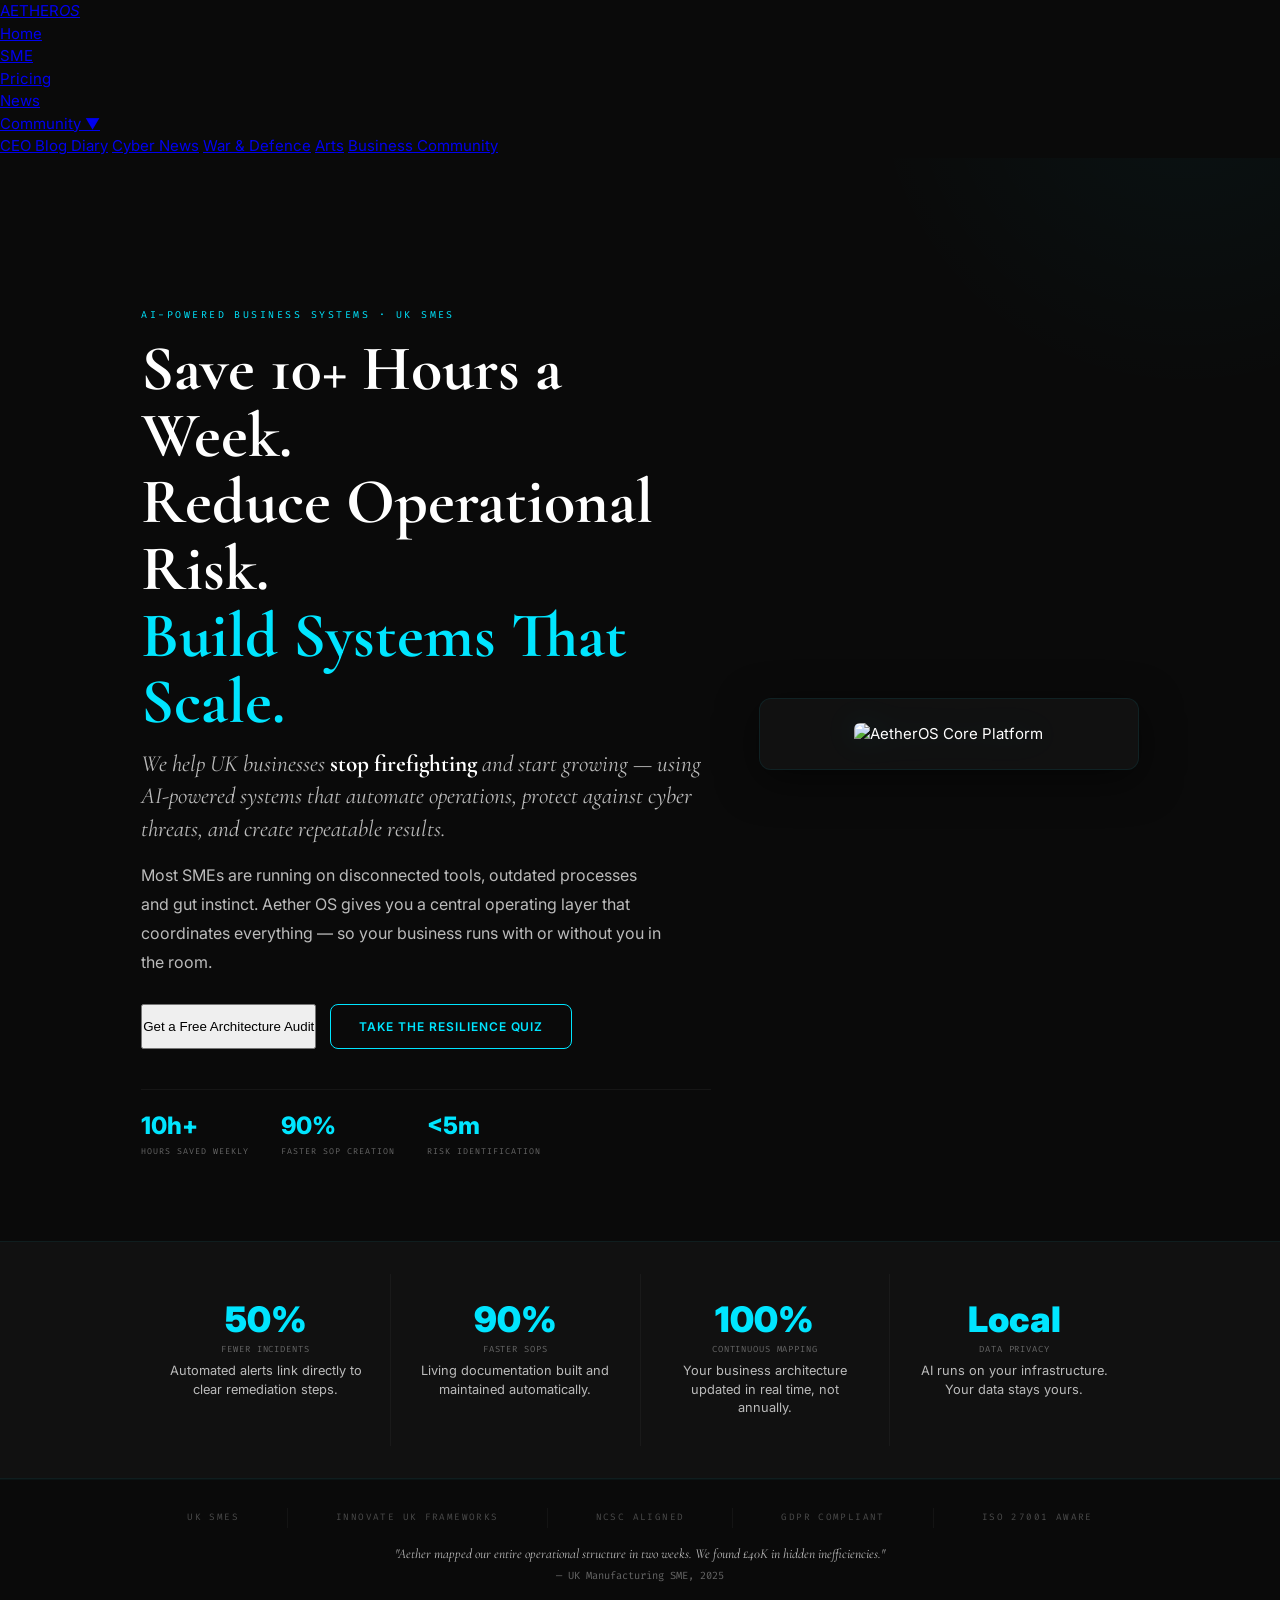
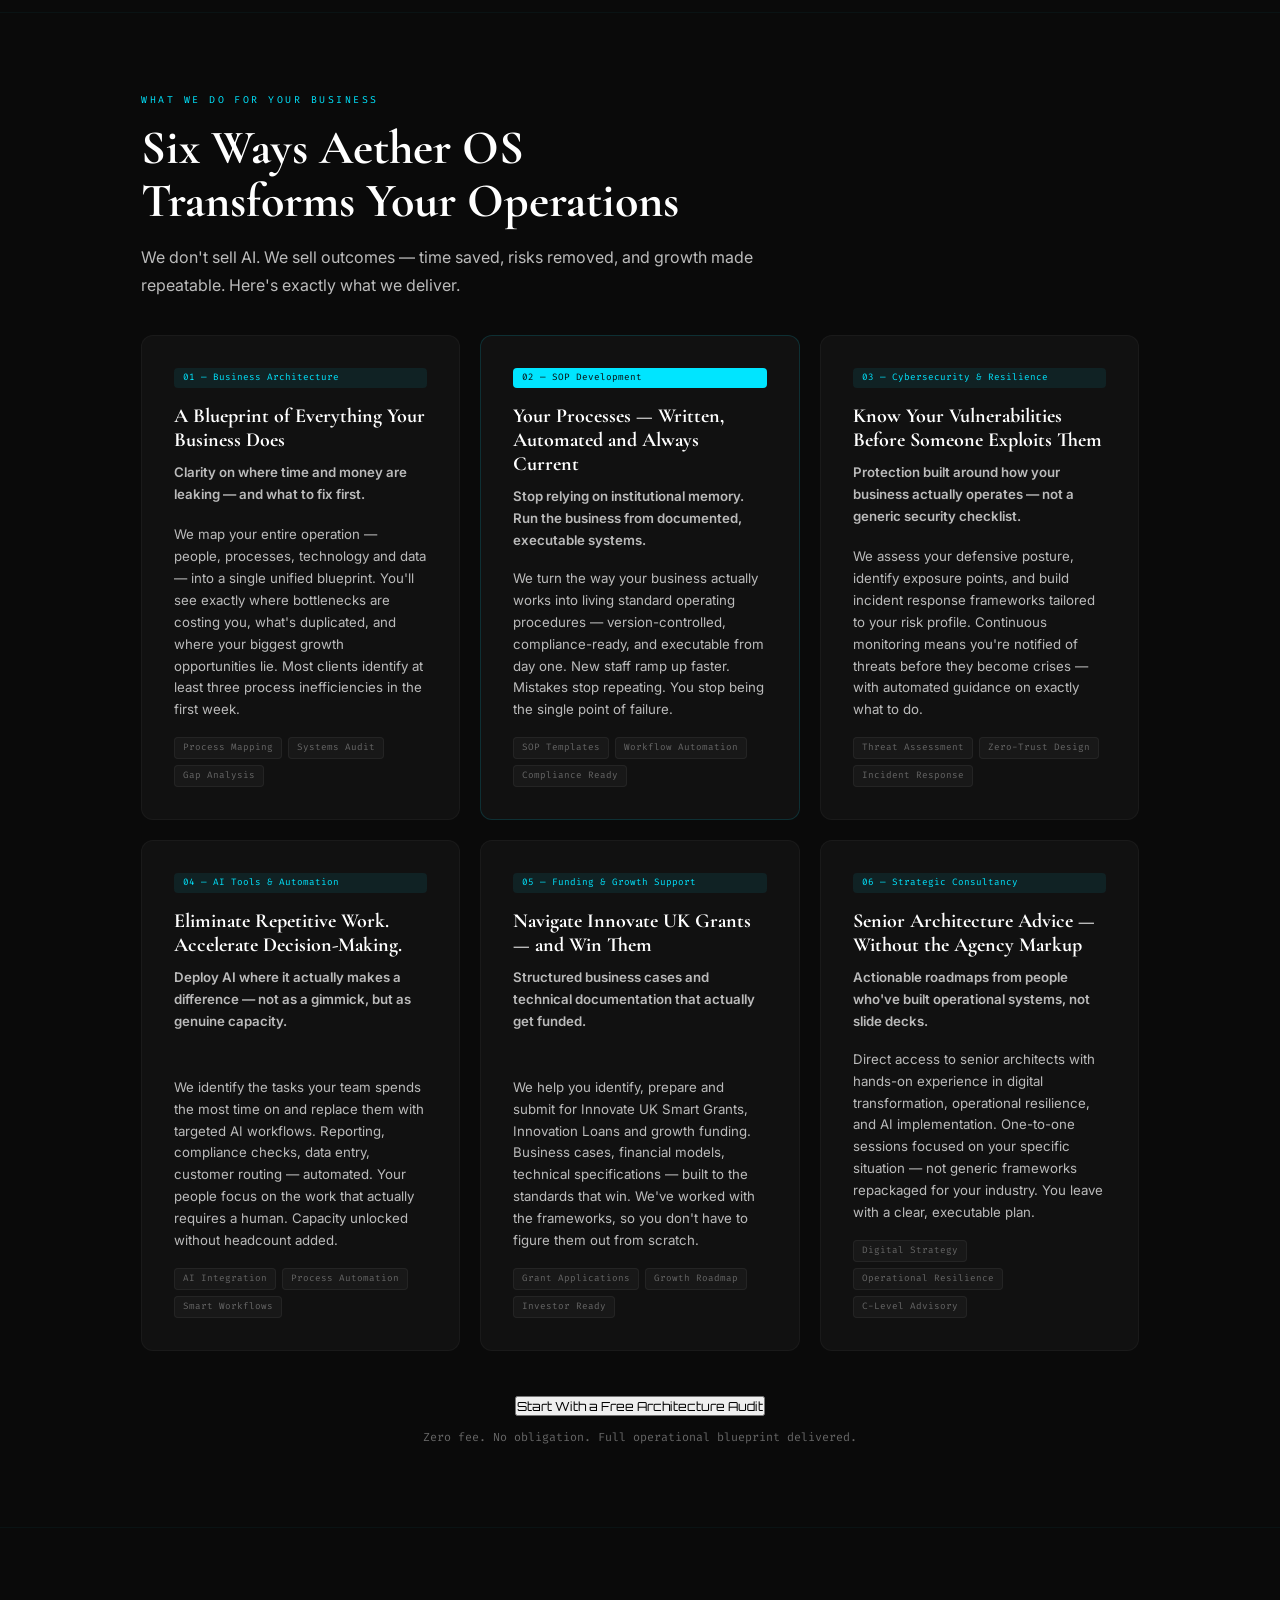
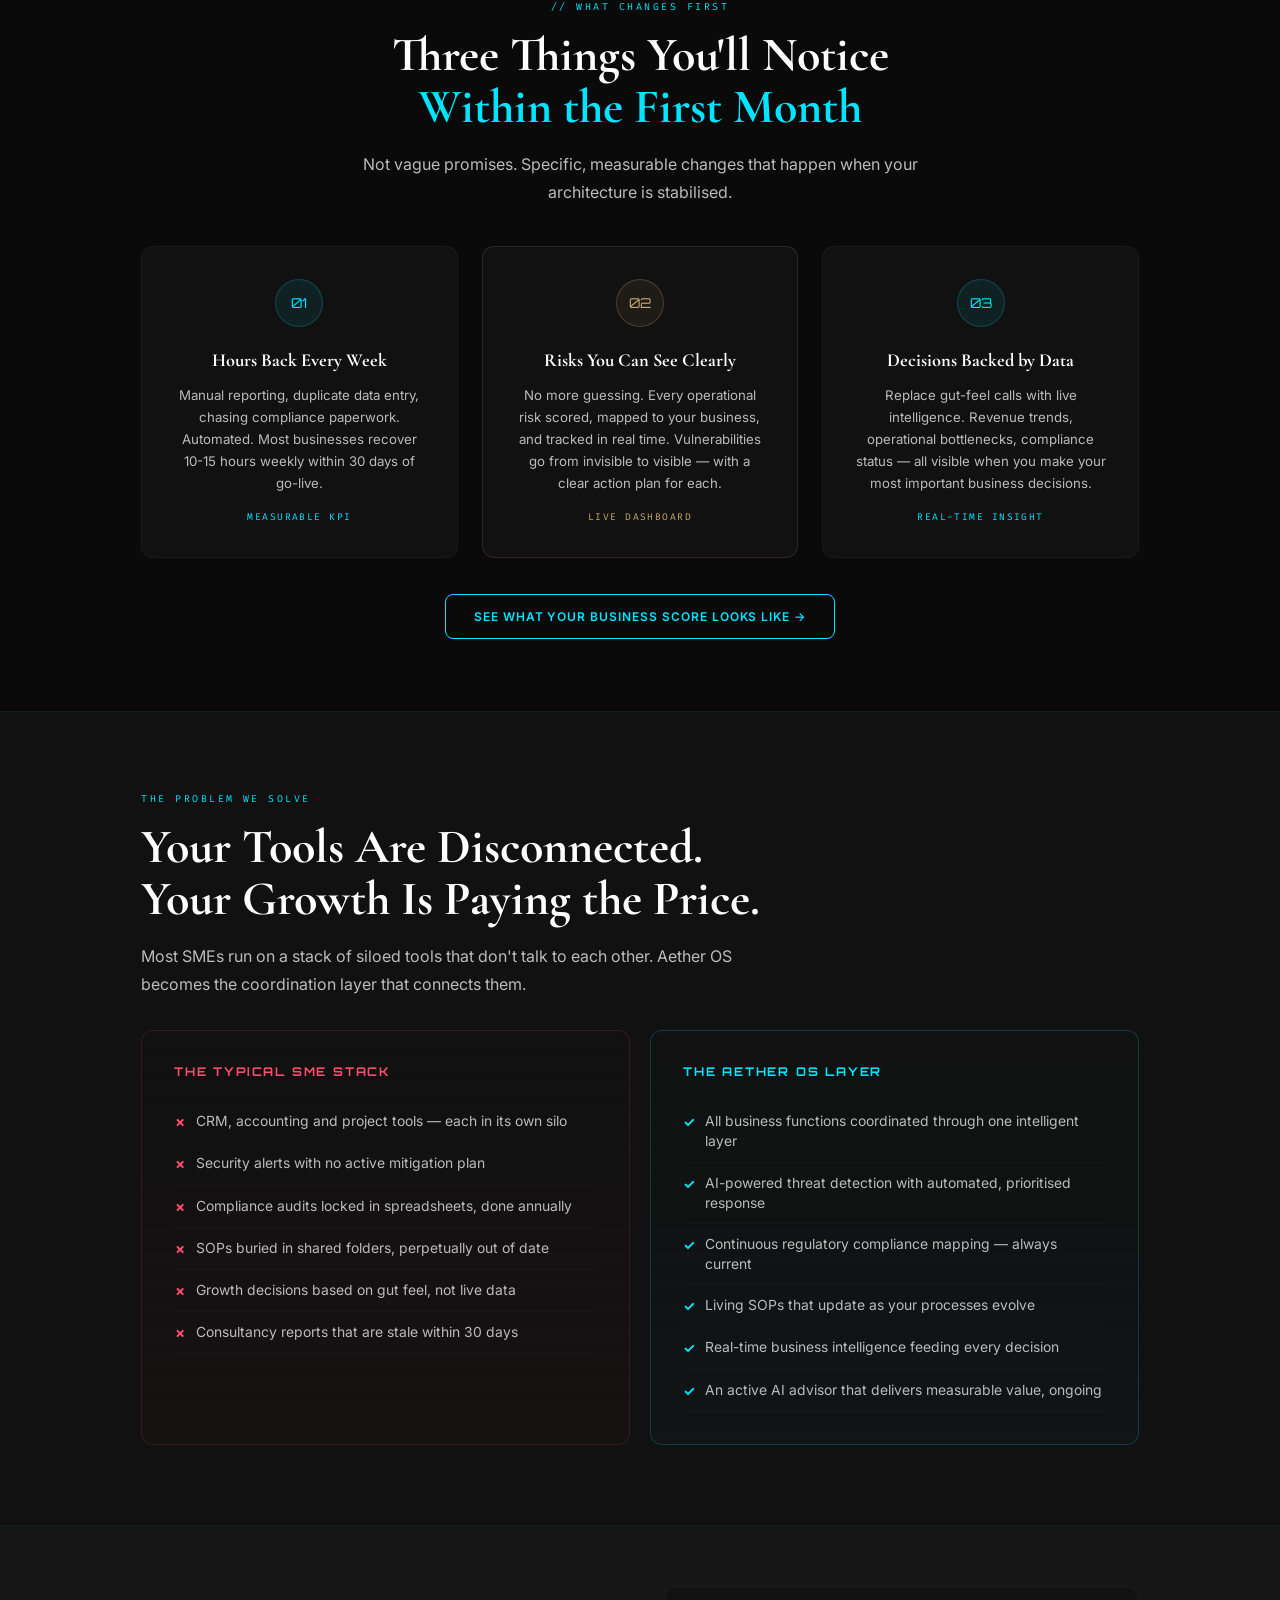
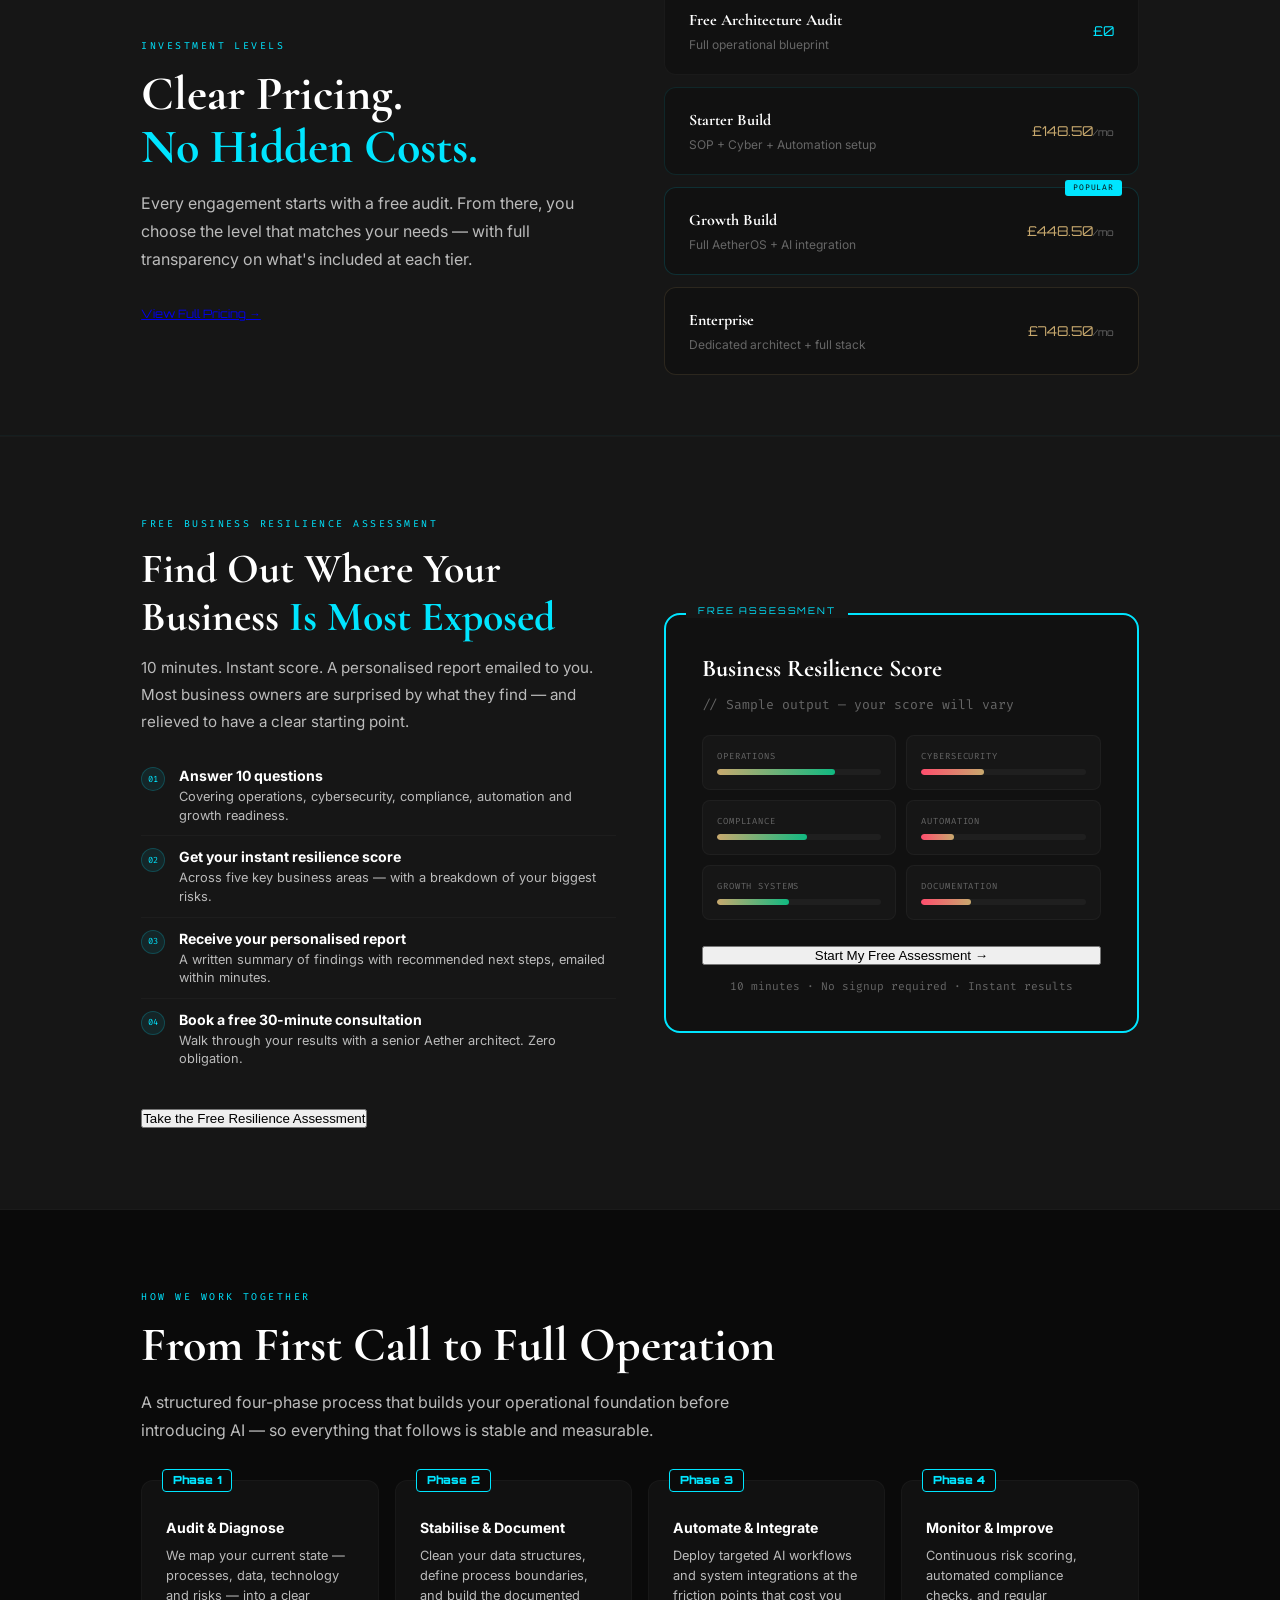
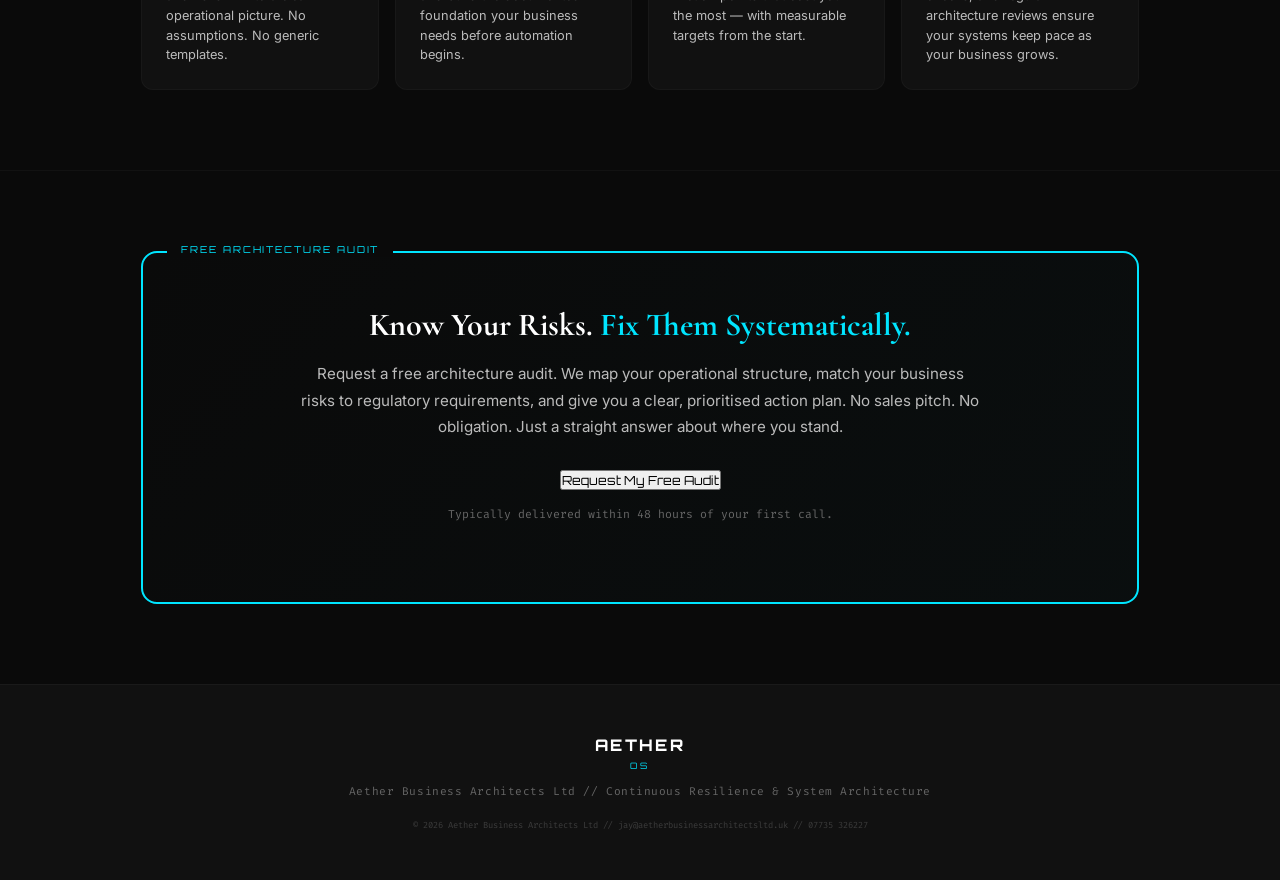
==== commit 070d4bba: "Implement navigation bar with dropdown menu os hompage Added navigation bar with dropdown support an" ====
--- a/aether os homepage v1 approved.html
+++ b/aether os homepage v1 approved.html
@@ -46,22 +46,31 @@
 .neon-wave{position:fixed;top:0;left:0;width:100%;height:3px;z-index:9998;overflow:hidden;pointer-events:none}
 .neon-wave::before{content:"";position:absolute;top:0;left:-100%;width:100%;height:100%;background:linear-gradient(90deg,transparent 0%,var(--cyan) 30%,#fff 50%,var(--cyan) 70%,transparent 100%);animation:waveSlide 3s linear infinite;box-shadow:0 0 30px var(--cyan-glow)}
 
-/* Nav */
-nav{position:fixed;top:3px;left:0;width:100%;height:60px;display:flex;align-items:center;justify-content:space-between;padding:0 4vw;background:rgba(10,10,10,0.95);backdrop-filter:blur(20px);z-index:9997;border-bottom:1px solid rgba(0,229,255,0.06)}
-nav.scrolled{box-shadow:0 4px 30px rgba(0,229,255,0.1);border-bottom-color:var(--cyan)}
-.nav-brand{display:flex;align-items:center;text-decoration:none;color:var(--white)}
-.nav-logo{height:38px;width:auto;margin-right:12px}
-.nav-brand-text{font-family:var(--origin);font-size:1rem;font-weight:800;letter-spacing:0.15em;color:var(--white);animation:textFlash 4s ease-in-out infinite}
-.nav-brand-text em{font-style:normal;font-size:0.55rem;font-weight:400;color:var(--cyan);display:block;letter-spacing:0.35em;margin-top:-3px}
-.nav-links{display:flex;gap:28px;list-style:none;align-items:center}
-.nav-links a{font-size:.58rem;letter-spacing:.3em;text-transform:uppercase;color:var(--grey);text-decoration:none;transition:all .3s;font-family:var(--mono)}
-.nav-links a:hover{color:var(--cyan)}
-.nav-links .dropdown{position:relative;cursor:pointer}
-.nav-links .dropdown-content{display:none;position:absolute;top:100%;right:0;background:#111;border:1px solid rgba(0,229,255,0.06);border-radius:12px;padding:8px 0;min-width:220px;z-index:10000;box-shadow:0 8px 30px rgba(0,0,0,0.5)}
-.nav-links .dropdown:hover .dropdown-content{display:block}
-.nav-links .dropdown-content a{display:block;padding:10px 18px;font-size:0.52rem;letter-spacing:0.2em;text-transform:uppercase;color:#bbb;text-decoration:none;transition:all .3s}
-.nav-links .dropdown-content a:hover{background:rgba(0,229,255,0.04);color:#00E5FF}
-
+<!-- Nav Styles with Dropdown Support matching site directory structure -->
+<nav>
+  <a href="/" class="nav-brand">
+    <img src="aether os logo v2.png" alt="Aether Business Architecture" onerror="this.style.display='none'">
+    <div class="nav-brand-text">AETHER<em>OS</em></div>
+  </a>
+  <ul class="nav-links">
+    <li><a href="/">Home</a></li>
+    <li><a href="sme v3.2 config.html">SME Config</a></li>
+    <li><a href="new os pricing page.html" style="color:var(--cyan)">Pricing</a></li>
+    <li><a href="system-management.html">System Mgmt</a></li>
+    <li><a href="gold.html" style="color:var(--gold)">Gold</a></li>
+    <li class="dropdown">
+      <a href="/community.html">Community &#9660;</a>
+      <div class="dropdown-content">
+        <a href="/ceo-blog-diary.html">CEO Blog Diary</a>
+        <a href="/community.html#cyber-news">Cyber News</a>
+        <a href="/community.html#war-defence">War &amp; Defence</a>
+        <a href="/community.html#arts">Arts</a>
+        <a href="/community.html#business">Business Community</a>
+      </div>
+    </li>
+  </ul>
+</nav>
+  
 /* Buttons */
 .btn-primary{display:inline-block;padding:14px 28px;background:var(--cyan);color:var(--bg);font-family:var(--inter);font-size:0.75rem;letter-spacing:0.08em;text-transform:uppercase;text-decoration:none;border-radius:8px;transition:all .3s;font-weight:700;border:none;cursor:pointer}
 .btn-primary:hover{transform:translateY(-2px);box-shadow:0 0 20px var(--cyan-glow)}
@@ -1088,4 +1097,4 @@
 }
 </script>
 </body>
-</html>+</html>
